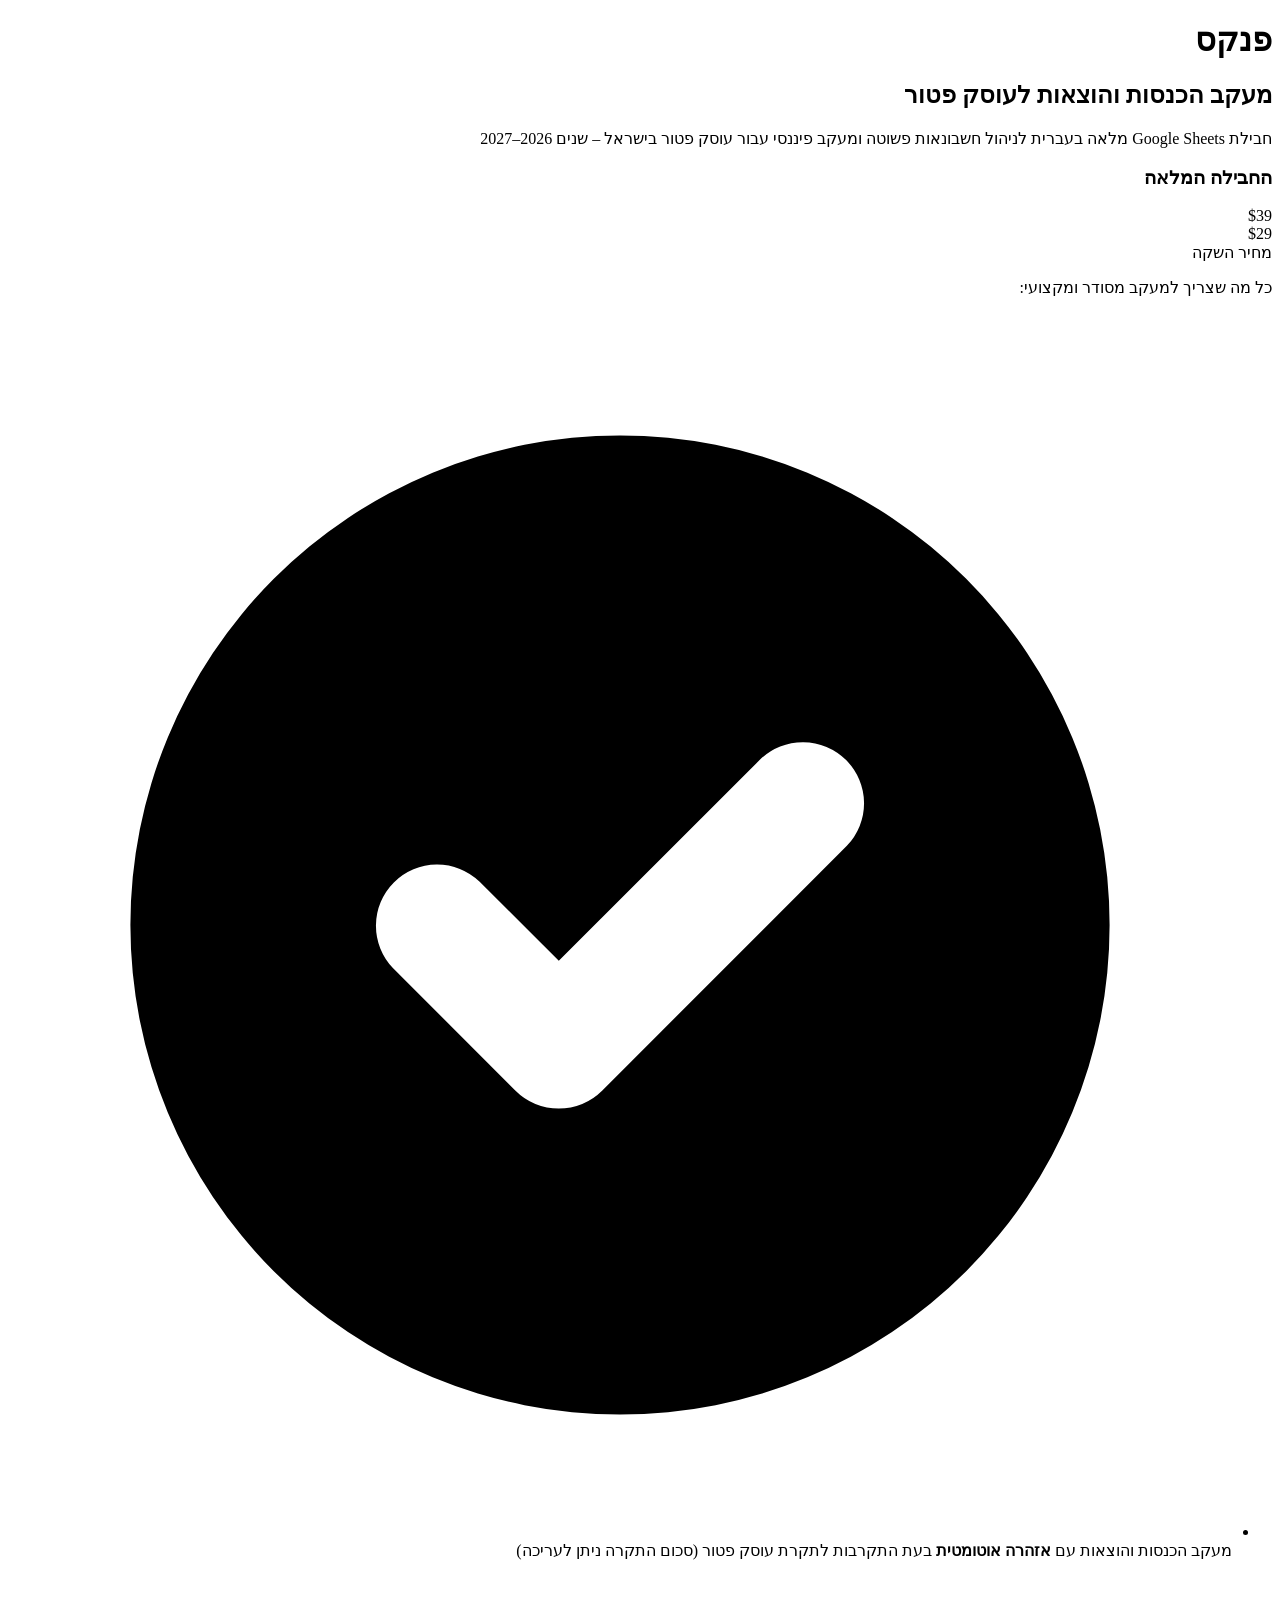
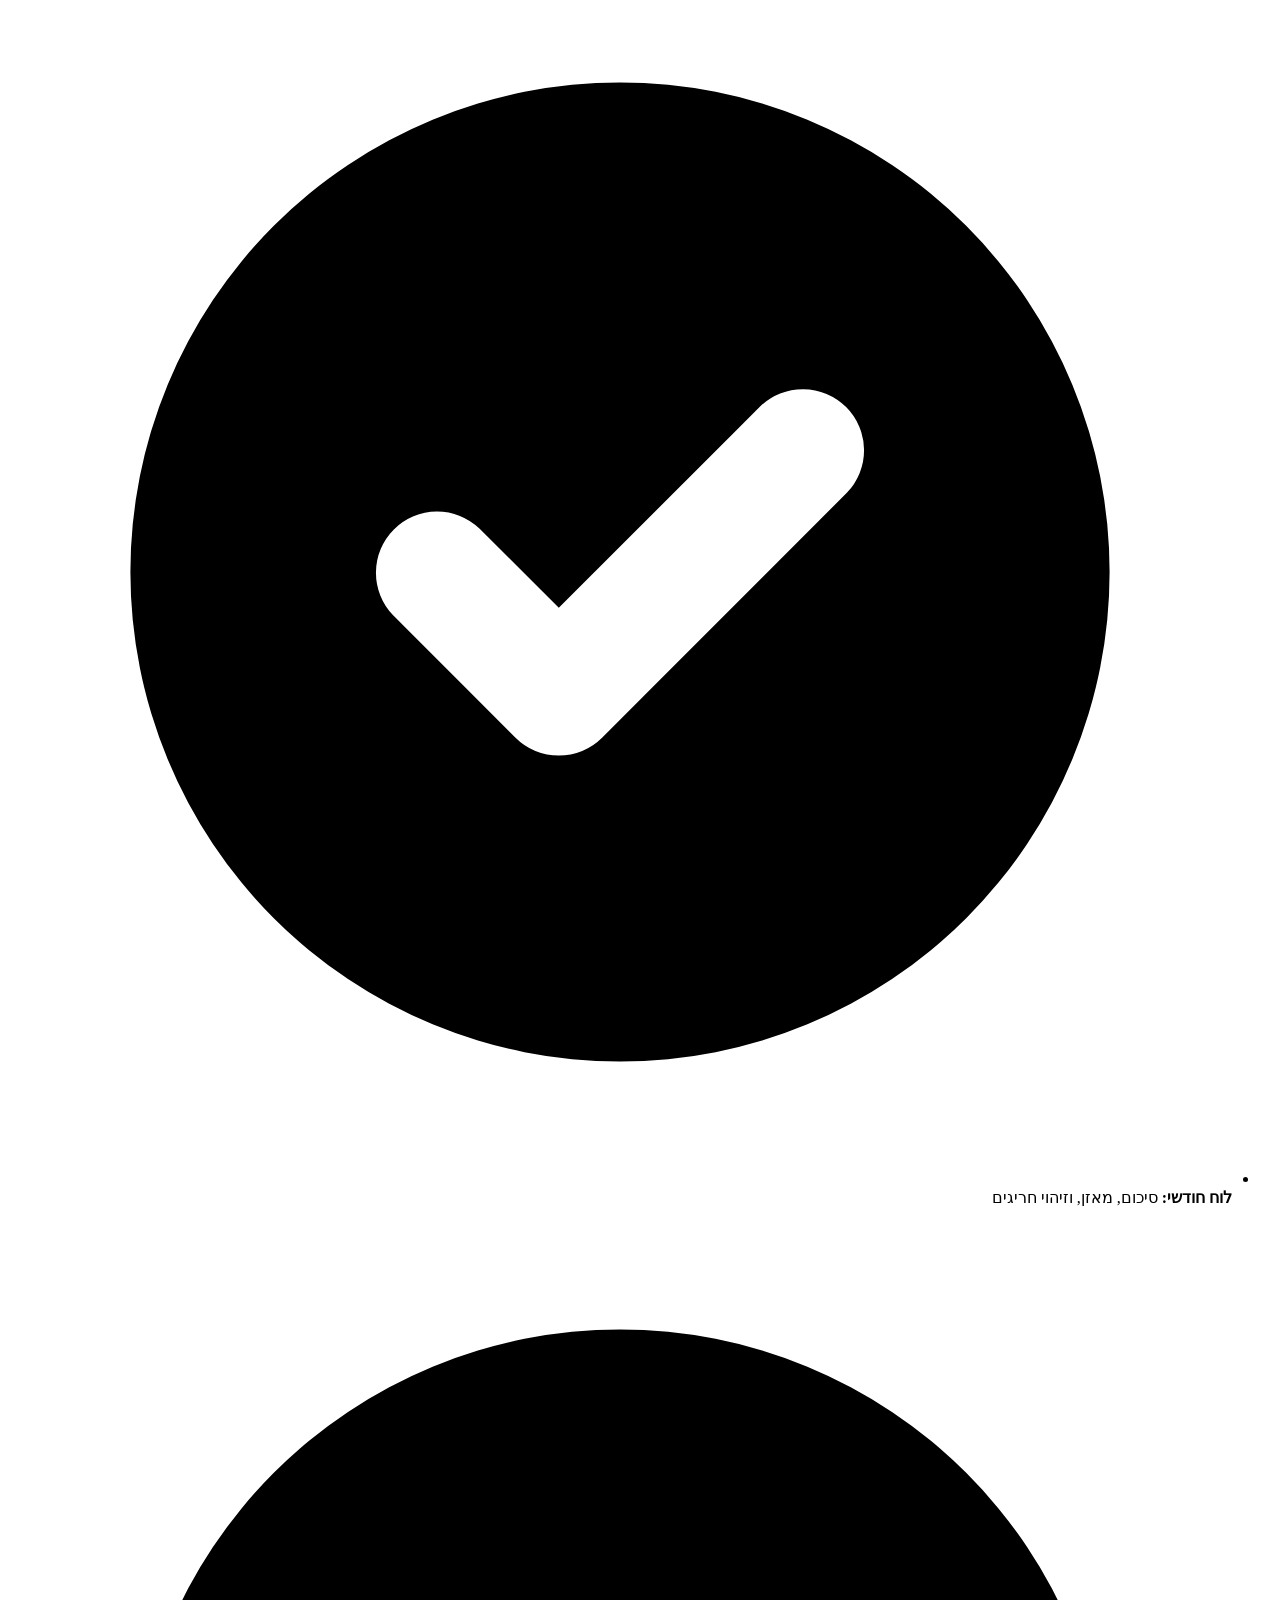
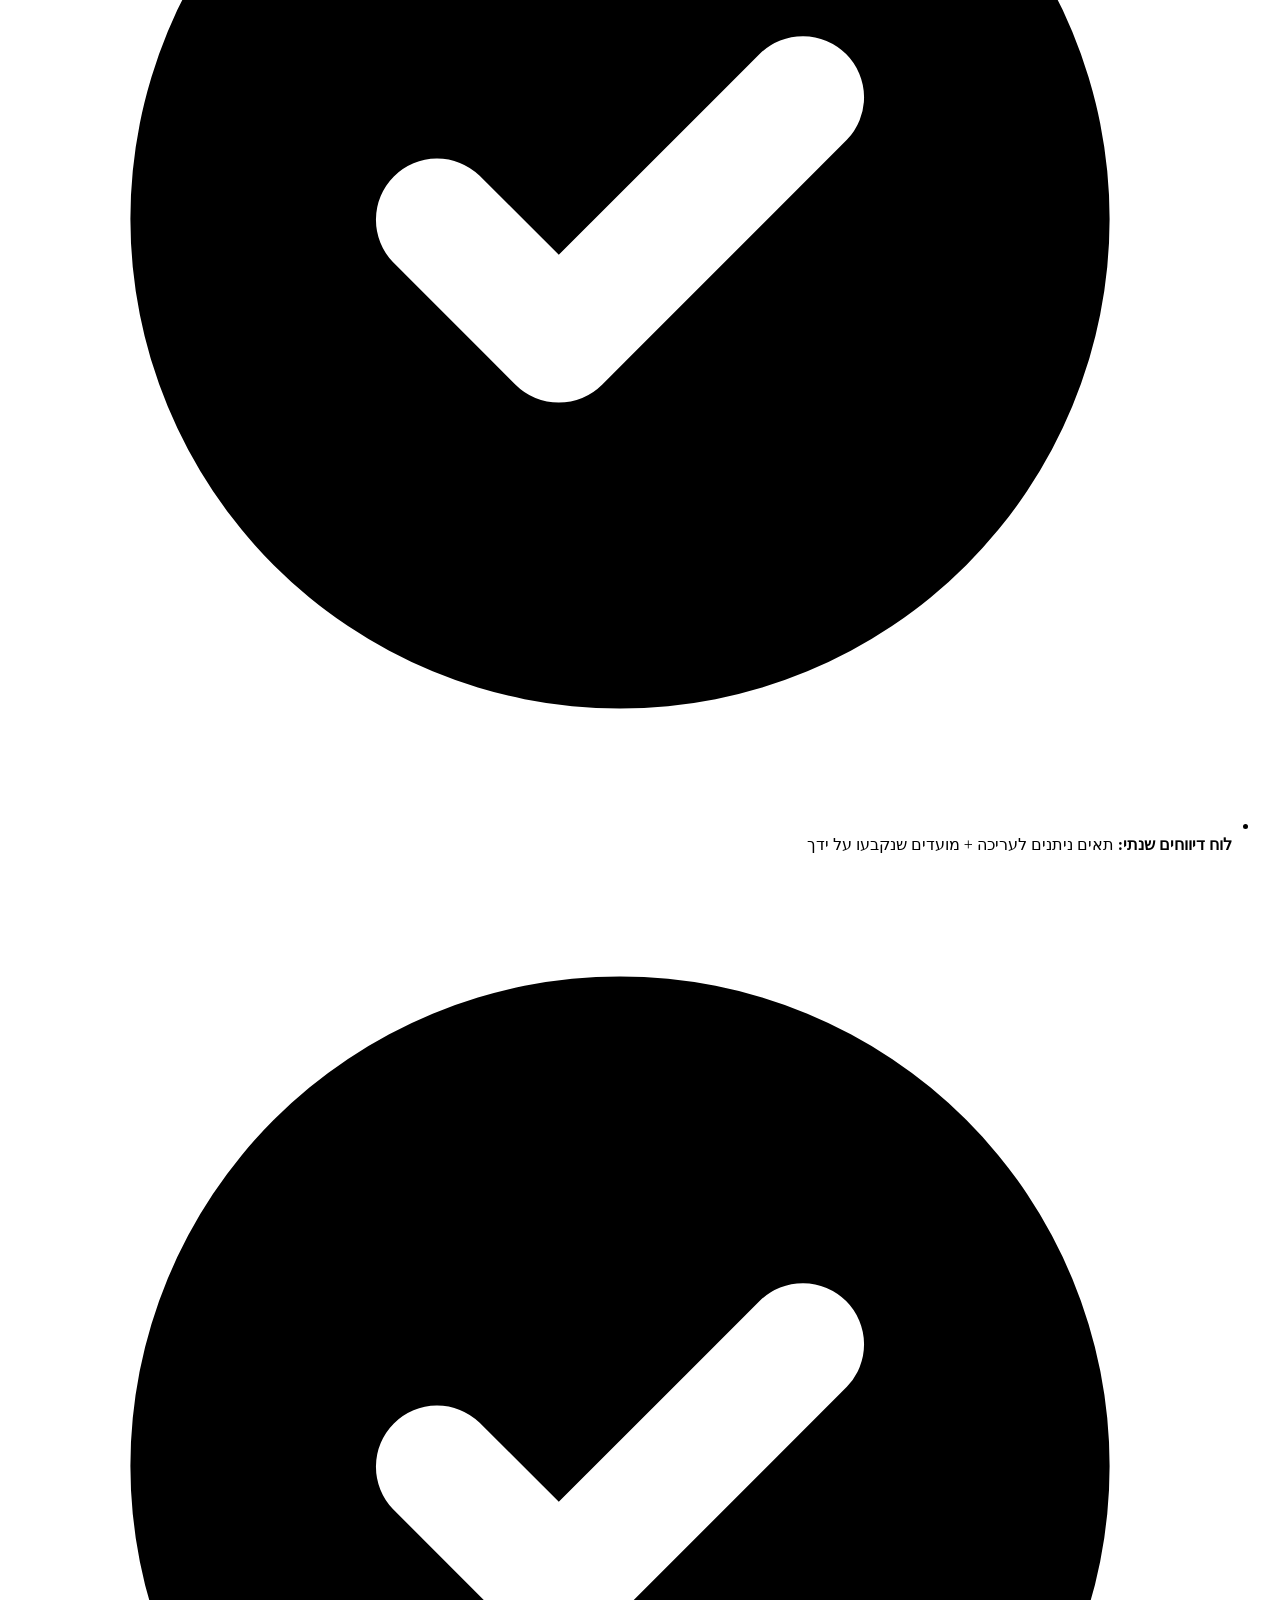
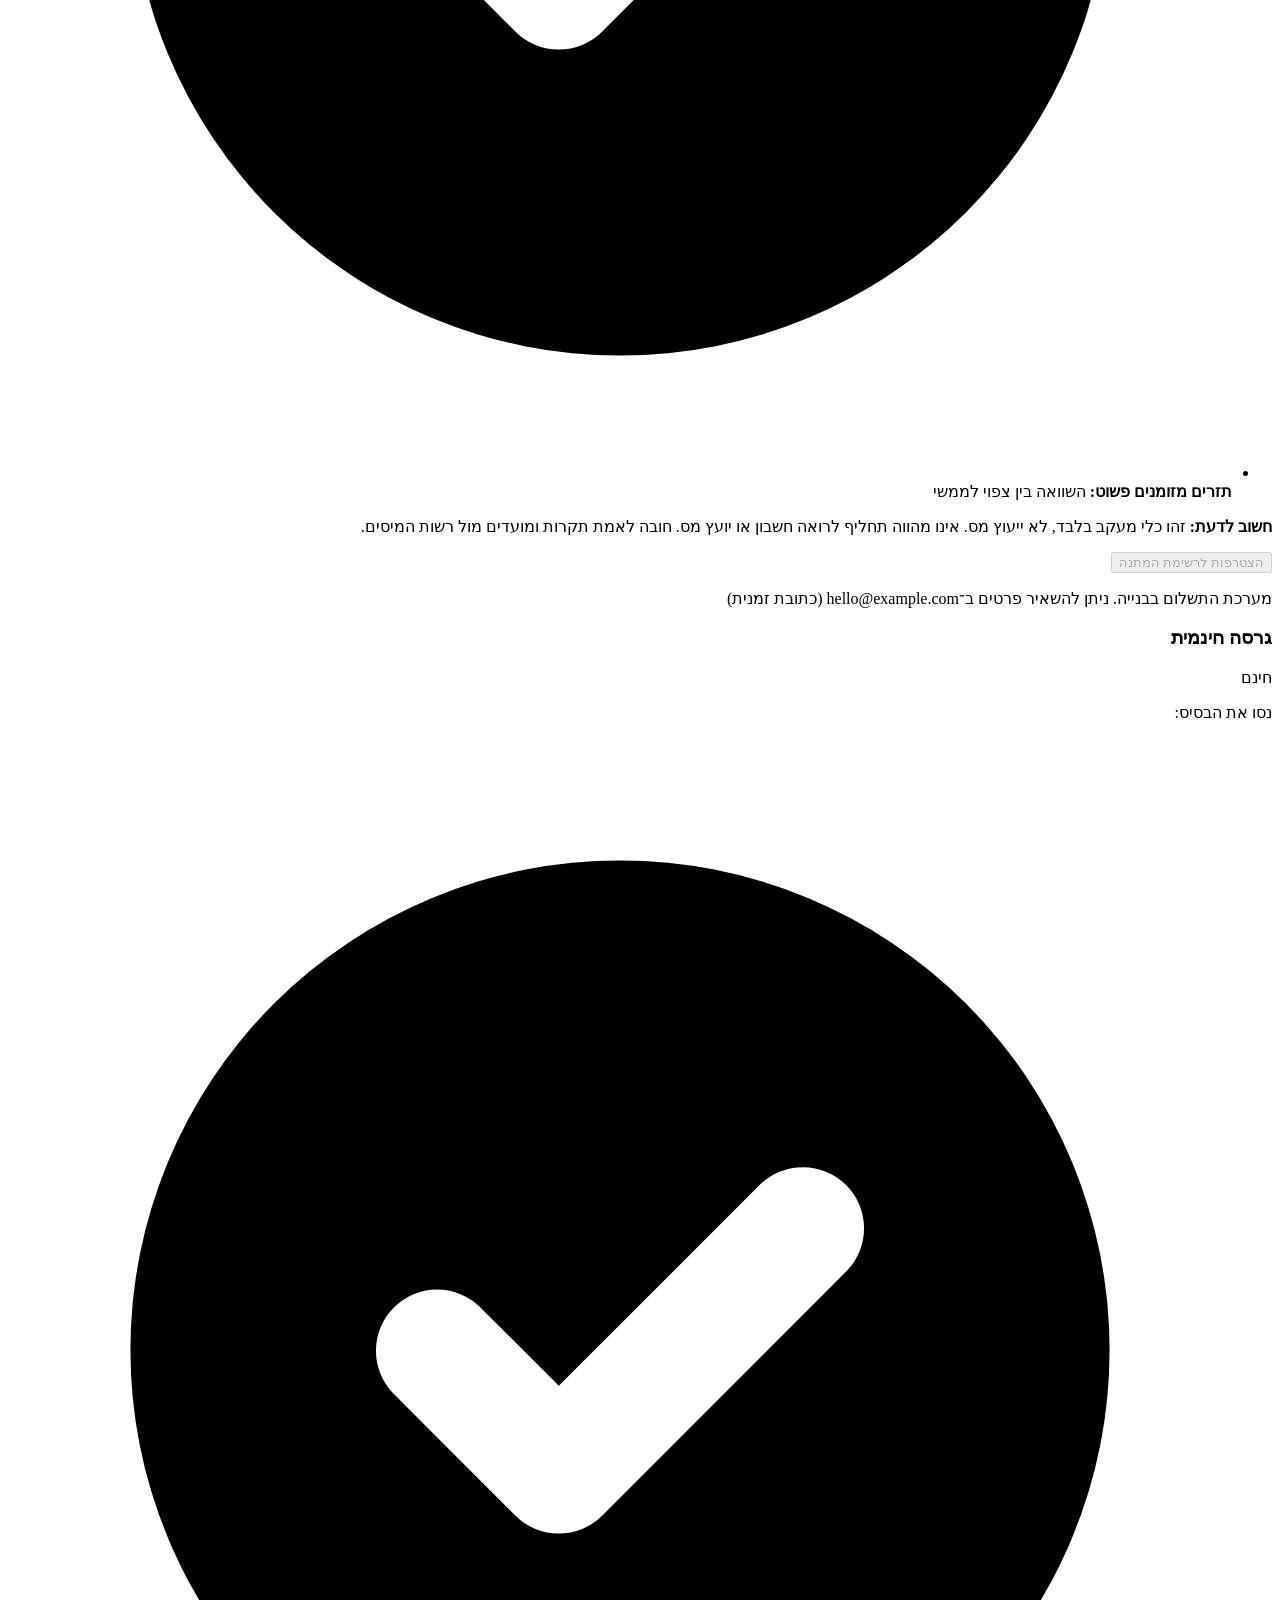
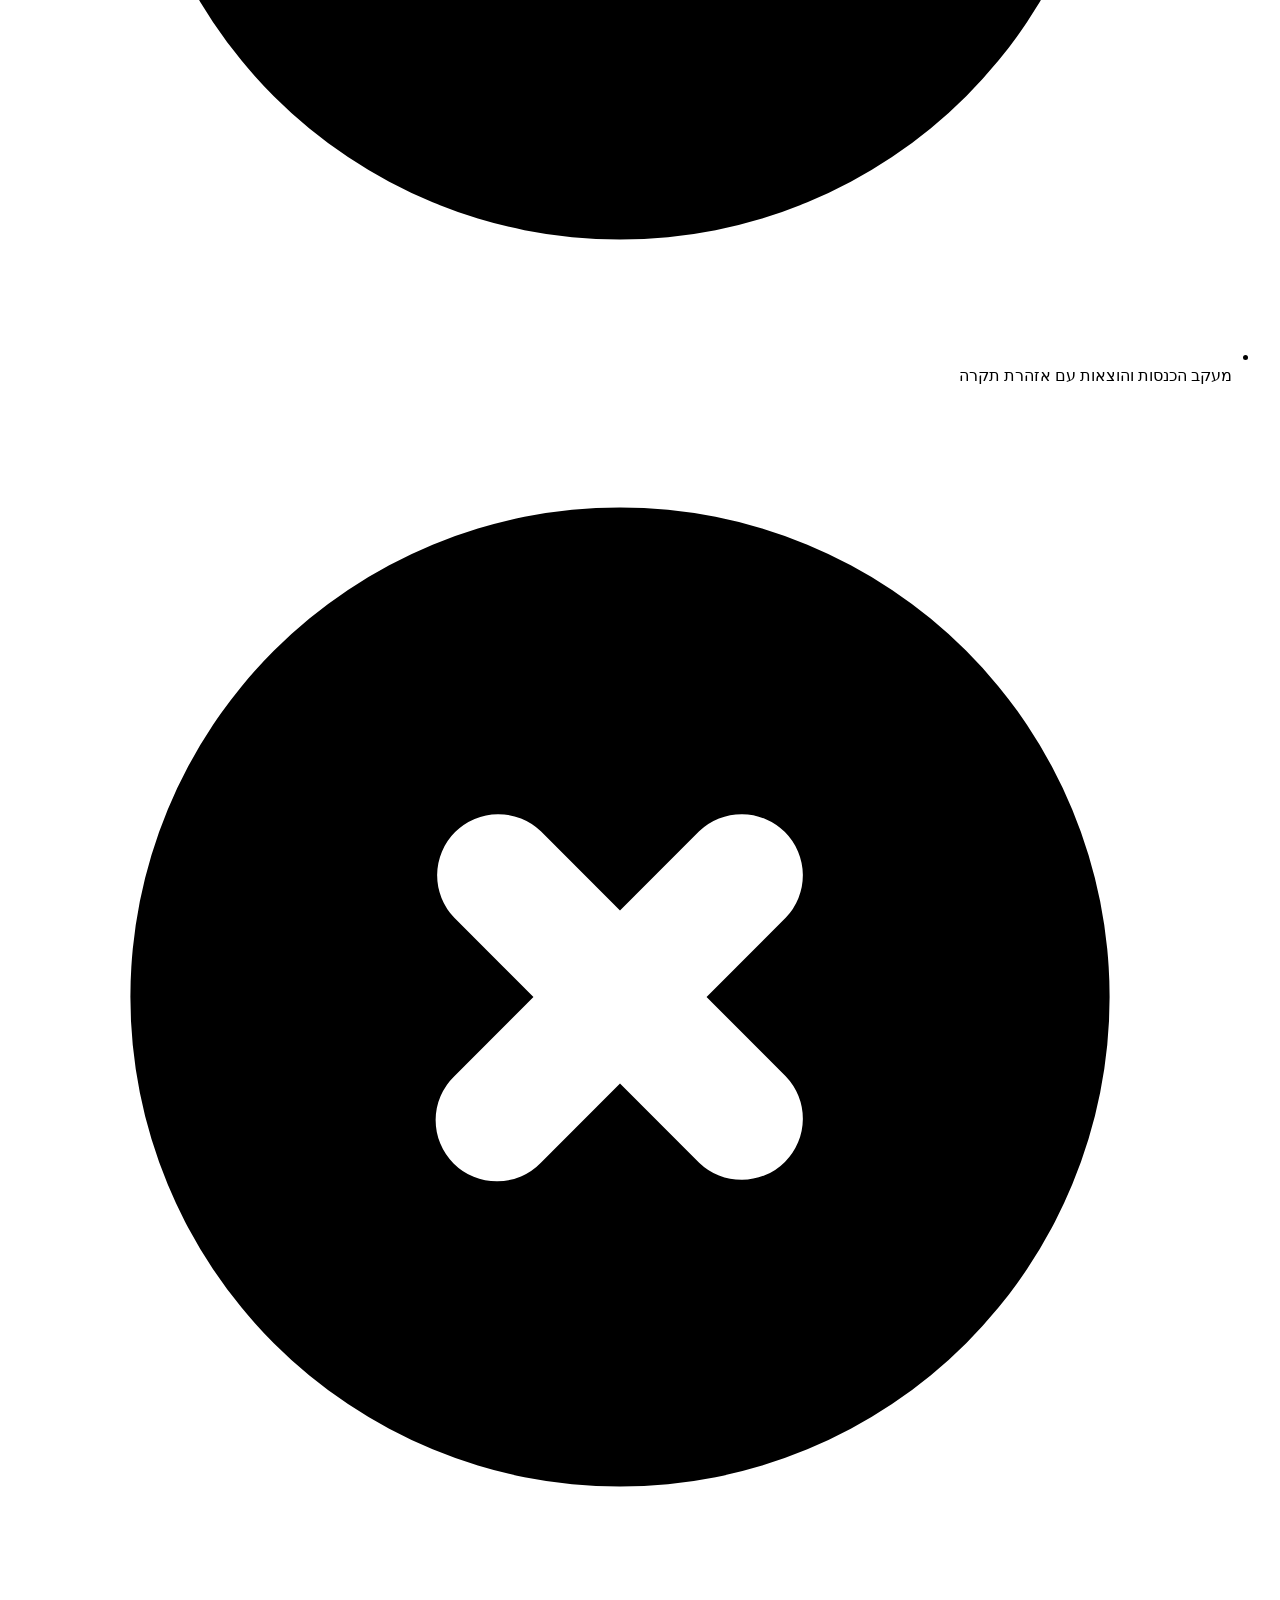
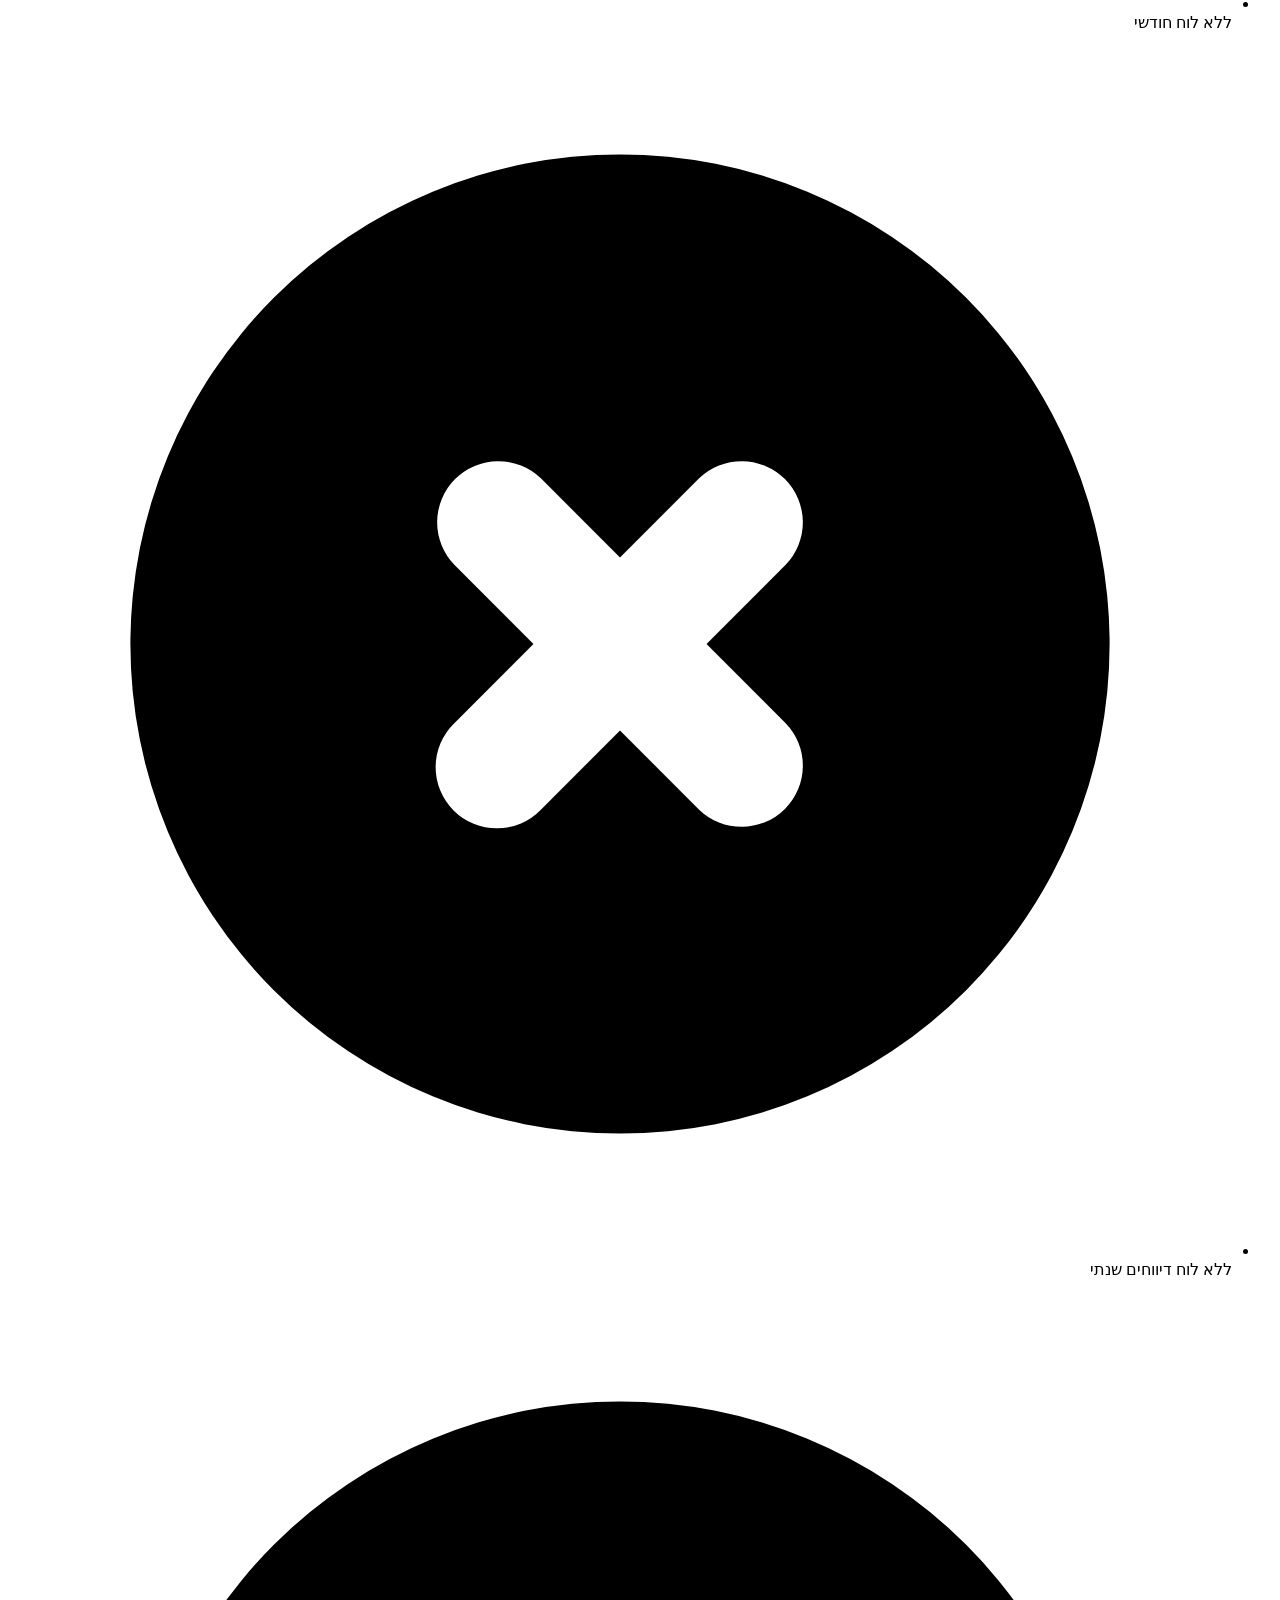
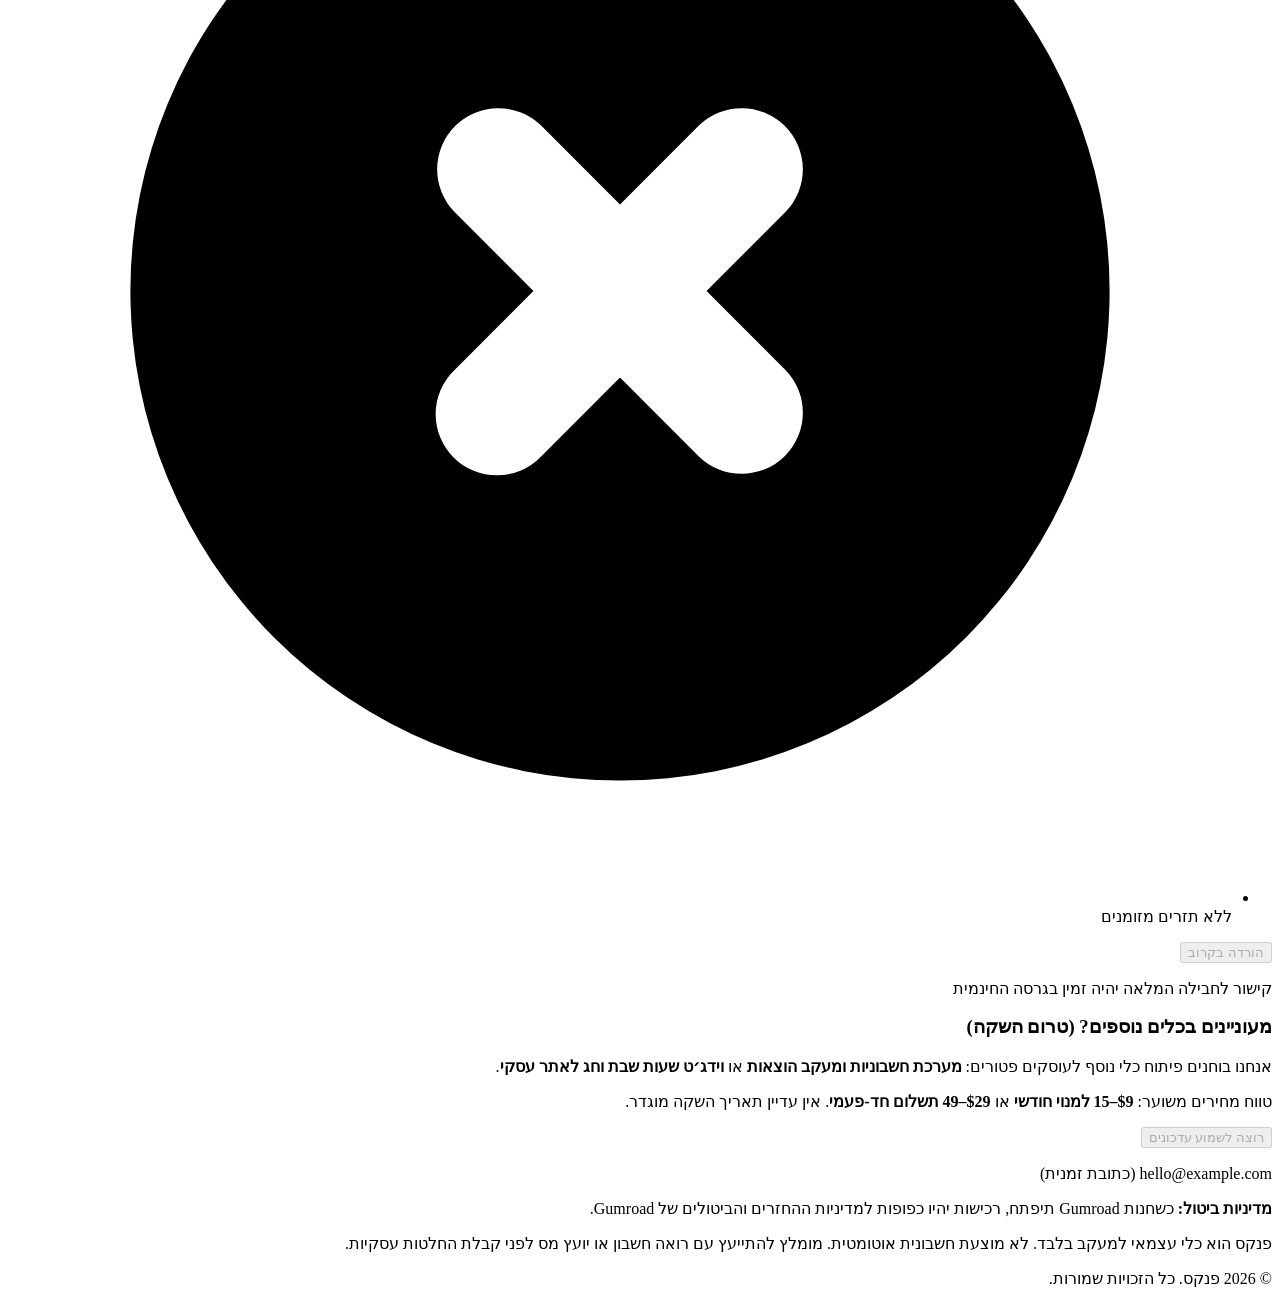
==== index.html @ 4fe08638 "Pinkas landing page" ====
<!DOCTYPE html><html lang="he" dir="rtl" class="h-full antialiased"><head><meta charSet="utf-8"/><meta name="viewport" content="width=device-width, initial-scale=1"/><link rel="stylesheet" href="/_next/static/chunks/3bralgvgzh7wc.css" data-precedence="next"/><link rel="preload" as="script" fetchPriority="low" href="/_next/static/chunks/0j1we3cwg31qe.js"/><script src="/_next/static/chunks/1cuyxw6v18rxx.js" async=""></script><script src="/_next/static/chunks/39_j1bdzreq0m.js" async=""></script><script src="/_next/static/chunks/turbopack-2u1d16houkiyo.js" async=""></script><script src="/_next/static/chunks/3qfy96eoyh-ek.js" async=""></script><title>פנקס – מעקב הכנסות והוצאות לעוסק פטור</title><meta name="description" content="חבילת Google Sheets בעברית למעקב הכנסות והוצאות לעוסק פטור בישראל"/><link rel="icon" href="/favicon.ico?favicon.117ezoe8m31dk.ico" sizes="48x48" type="image/x-icon"/><script src="/_next/static/chunks/0cz1d0mv5g_q7.js" noModule=""></script></head><body class="min-h-full flex flex-col bg-white"><div hidden=""><!--$--><!--/$--></div><div class="flex flex-col min-h-screen"><header class="border-b border-gray-200 bg-white"><div class="max-w-5xl mx-auto px-4 sm:px-6 lg:px-8 py-6"><h1 class="text-3xl font-bold text-gray-900">פנקס</h1></div></header><main class="flex-1"><section class="max-w-5xl mx-auto px-4 sm:px-6 lg:px-8 py-16"><div class="text-center mb-16"><h2 class="text-4xl sm:text-5xl font-bold text-gray-900 mb-6">מעקב הכנסות והוצאות לעוסק פטור</h2><p class="text-xl text-gray-600 max-w-2xl mx-auto">חבילת Google Sheets מלאה בעברית לניהול חשבונאות פשוטה ומעקב פיננסי עבור עוסק פטור בישראל – שנים 2026–2027</p></div><div class="grid md:grid-cols-2 gap-8 mb-16"><div class="border border-gray-200 rounded-lg p-8 bg-white shadow-sm"><div class="flex items-start justify-between mb-4"><h3 class="text-2xl font-bold text-gray-900">החבילה המלאה</h3><div class="text-left"><div class="text-sm text-gray-600 line-through">$39</div><div class="text-3xl font-bold text-blue-600">$29</div><div class="text-sm text-gray-600">מחיר השקה</div></div></div><p class="text-gray-600 mb-6">כל מה שצריך למעקב מסודר ומקצועי:</p><ul class="space-y-3 mb-8"><li class="flex items-start gap-2"><svg class="w-5 h-5 text-green-600 flex-shrink-0 mt-0.5" fill="currentColor" viewBox="0 0 20 20"><path fill-rule="evenodd" d="M10 18a8 8 0 100-16 8 8 0 000 16zm3.707-9.293a1 1 0 00-1.414-1.414L9 10.586 7.707 9.293a1 1 0 00-1.414 1.414l2 2a1 1 0 001.414 0l4-4z" clip-rule="evenodd"></path></svg><span class="text-gray-700">מעקב הכנסות והוצאות עם <strong>אזהרה אוטומטית</strong> בעת התקרבות לתקרת עוסק פטור (סכום התקרה ניתן לעריכה)</span></li><li class="flex items-start gap-2"><svg class="w-5 h-5 text-green-600 flex-shrink-0 mt-0.5" fill="currentColor" viewBox="0 0 20 20"><path fill-rule="evenodd" d="M10 18a8 8 0 100-16 8 8 0 000 16zm3.707-9.293a1 1 0 00-1.414-1.414L9 10.586 7.707 9.293a1 1 0 00-1.414 1.414l2 2a1 1 0 001.414 0l4-4z" clip-rule="evenodd"></path></svg><span class="text-gray-700"><strong>לוח חודשי:</strong> סיכום, מאזן, וזיהוי חריגים</span></li><li class="flex items-start gap-2"><svg class="w-5 h-5 text-green-600 flex-shrink-0 mt-0.5" fill="currentColor" viewBox="0 0 20 20"><path fill-rule="evenodd" d="M10 18a8 8 0 100-16 8 8 0 000 16zm3.707-9.293a1 1 0 00-1.414-1.414L9 10.586 7.707 9.293a1 1 0 00-1.414 1.414l2 2a1 1 0 001.414 0l4-4z" clip-rule="evenodd"></path></svg><span class="text-gray-700"><strong>לוח דיווחים שנתי:</strong> תאים ניתנים לעריכה + מועדים שנקבעו על ידך</span></li><li class="flex items-start gap-2"><svg class="w-5 h-5 text-green-600 flex-shrink-0 mt-0.5" fill="currentColor" viewBox="0 0 20 20"><path fill-rule="evenodd" d="M10 18a8 8 0 100-16 8 8 0 000 16zm3.707-9.293a1 1 0 00-1.414-1.414L9 10.586 7.707 9.293a1 1 0 00-1.414 1.414l2 2a1 1 0 001.414 0l4-4z" clip-rule="evenodd"></path></svg><span class="text-gray-700"><strong>תזרים מזומנים פשוט:</strong> השוואה בין צפוי לממשי</span></li></ul><div class="bg-yellow-50 border border-yellow-200 rounded-lg p-4 mb-6"><p class="text-sm text-gray-700"><strong>חשוב לדעת:</strong> זהו כלי מעקב בלבד, לא ייעוץ מס. אינו מהווה תחליף לרואה חשבון או יועץ מס. חובה לאמת תקרות ומועדים מול רשות המיסים.</p></div><button type="button" class="w-full bg-blue-600 hover:bg-blue-700 text-white font-semibold py-3 px-6 rounded-lg transition-colors" disabled="">הצטרפות לרשימת המתנה</button><p class="text-sm text-gray-500 text-center mt-3">מערכת התשלום בבנייה. ניתן להשאיר פרטים ב־hello@example.com (כתובת זמנית)</p></div><div class="border border-gray-200 rounded-lg p-8 bg-gray-50"><div class="flex items-start justify-between mb-4"><h3 class="text-2xl font-bold text-gray-900">גרסה חינמית</h3><div class="text-3xl font-bold text-gray-900">חינם</div></div><p class="text-gray-600 mb-6">נסו את הבסיס:</p><ul class="space-y-3 mb-8"><li class="flex items-start gap-2"><svg class="w-5 h-5 text-green-600 flex-shrink-0 mt-0.5" fill="currentColor" viewBox="0 0 20 20"><path fill-rule="evenodd" d="M10 18a8 8 0 100-16 8 8 0 000 16zm3.707-9.293a1 1 0 00-1.414-1.414L9 10.586 7.707 9.293a1 1 0 00-1.414 1.414l2 2a1 1 0 001.414 0l4-4z" clip-rule="evenodd"></path></svg><span class="text-gray-700">מעקב הכנסות והוצאות עם אזהרת תקרה</span></li><li class="flex items-start gap-2"><svg class="w-5 h-5 text-gray-400 flex-shrink-0 mt-0.5" fill="currentColor" viewBox="0 0 20 20"><path fill-rule="evenodd" d="M10 18a8 8 0 100-16 8 8 0 000 16zM8.707 7.293a1 1 0 00-1.414 1.414L8.586 10l-1.293 1.293a1 1 0 101.414 1.414L10 11.414l1.293 1.293a1 1 0 001.414-1.414L11.414 10l1.293-1.293a1 1 0 00-1.414-1.414L10 8.586 8.707 7.293z" clip-rule="evenodd"></path></svg><span class="text-gray-500">ללא לוח חודשי</span></li><li class="flex items-start gap-2"><svg class="w-5 h-5 text-gray-400 flex-shrink-0 mt-0.5" fill="currentColor" viewBox="0 0 20 20"><path fill-rule="evenodd" d="M10 18a8 8 0 100-16 8 8 0 000 16zM8.707 7.293a1 1 0 00-1.414 1.414L8.586 10l-1.293 1.293a1 1 0 101.414 1.414L10 11.414l1.293 1.293a1 1 0 001.414-1.414L11.414 10l1.293-1.293a1 1 0 00-1.414-1.414L10 8.586 8.707 7.293z" clip-rule="evenodd"></path></svg><span class="text-gray-500">ללא לוח דיווחים שנתי</span></li><li class="flex items-start gap-2"><svg class="w-5 h-5 text-gray-400 flex-shrink-0 mt-0.5" fill="currentColor" viewBox="0 0 20 20"><path fill-rule="evenodd" d="M10 18a8 8 0 100-16 8 8 0 000 16zM8.707 7.293a1 1 0 00-1.414 1.414L8.586 10l-1.293 1.293a1 1 0 101.414 1.414L10 11.414l1.293 1.293a1 1 0 001.414-1.414L11.414 10l1.293-1.293a1 1 0 00-1.414-1.414L10 8.586 8.707 7.293z" clip-rule="evenodd"></path></svg><span class="text-gray-500">ללא תזרים מזומנים</span></li></ul><button type="button" class="w-full bg-gray-300 hover:bg-gray-400 text-gray-700 font-semibold py-3 px-6 rounded-lg transition-colors" disabled="">הורדה בקרוב</button><p class="text-sm text-gray-500 text-center mt-3">קישור לחבילה המלאה יהיה זמין בגרסה החינמית</p></div></div><div class="border border-gray-200 rounded-lg p-8 bg-blue-50 mb-16"><h3 class="text-xl font-bold text-gray-900 mb-4">מעוניינים בכלים נוספים? (טרום השקה)</h3><p class="text-gray-700 mb-4">אנחנו בוחנים פיתוח כלי נוסף לעוסקים פטורים: <strong>מערכת חשבוניות ומעקב הוצאות</strong> או <strong>וידג׳ט שעות שבת וחג לאתר עסקי</strong>.</p><p class="text-gray-700 mb-6">טווח מחירים משוער: <strong>$9–15 למנוי חודשי</strong> או <strong>$29–49 תשלום חד-פעמי</strong>. אין עדיין תאריך השקה מוגדר.</p><button type="button" class="bg-blue-600 hover:bg-blue-700 text-white font-semibold py-3 px-8 rounded-lg transition-colors" disabled="">רוצה לשמוע עדכונים</button><p class="text-sm text-gray-600 mt-3">hello@example.com (כתובת זמנית)</p></div><div class="text-center text-sm text-gray-600 max-w-2xl mx-auto"><p class="mb-2"><strong>מדיניות ביטול:</strong> כשחנות Gumroad תיפתח, רכישות יהיו כפופות למדיניות ההחזרים והביטולים של Gumroad.</p><p class="text-xs text-gray-500">פנקס הוא כלי עצמאי למעקב בלבד. לא מוצעת חשבונית אוטומטית. מומלץ להתייעץ עם רואה חשבון או יועץ מס לפני קבלת החלטות עסקיות.</p></div></section></main><footer class="border-t border-gray-200 bg-gray-50"><div class="max-w-5xl mx-auto px-4 sm:px-6 lg:px-8 py-8"><p class="text-center text-gray-600">© 2026 פנקס. כל הזכויות שמורות.</p></div></footer></div><!--$--><!--/$--><script id="_R_">(globalThis["TURBOPACK"] || (globalThis["TURBOPACK"] = [])).push({"otherChunks":["static/chunks/0j1we3cwg31qe.js","static/chunks/1cuyxw6v18rxx.js","static/chunks/39_j1bdzreq0m.js"],"runtimeModuleIds":[94553]});</script><script src="/_next/static/chunks/0j1we3cwg31qe.js" async=""></script><script>(self.__next_f=self.__next_f||[]).push([0])</script><script>self.__next_f.push([1,"1:\"$Sreact.fragment\"\n2:\"/_next/static/chunks/3qfy96eoyh-ek.js\"\n3:I[39756,[\"$2\"],\"default\"]\n4:I[37457,[\"$2\"],\"default\"]\n11:\"ViewportBoundary\"\n12:I[97367,[\"$2\"],\"$11\"]\n14:\"MetadataBoundary\"\n15:I[97367,[\"$2\"],\"$14\"]\n16:\"$Sreact.suspense\"\n18:I[68027,[\"$2\"],\"default\",1]\n:HL[\"/_next/static/chunks/3bralgvgzh7wc.css\",\"style\"]\n5:[[\"children\",{\"s\":\"__PAGE__\",\"h\":512,\"d\":{\"r\":[\"$\",\"$1\",\"c\",{\"children\":[[\"$\",\"div\",null,{\"className\":\"flex flex-col min-h-screen\",\"children\":[[\"$\",\"header\",null,{\"className\":\"border-b border-gray-200 bg-white\",\"children\":[\"$\",\"div\",null,{\"className\":\"max-w-5xl mx-auto px-4 sm:px-6 lg:px-8 py-6\",\"children\":[\"$\",\"h1\",null,{\"className\":\"text-3xl font-bold text-gray-900\",\"children\":\"פנקס\"}]}]}],[\"$\",\"main\",null,{\"className\":\"flex-1\",\"children\":[\"$\",\"section\",null,{\"className\":\"max-w-5xl mx-auto px-4 sm:px-6 lg:px-8 py-16\",\"children\":[[\"$\",\"div\",null,{\"className\":\"text-center mb-16\",\"children\":[[\"$\",\"h2\",null,{\"className\":\"text-4xl sm:text-5xl font-bold text-gray-900 mb-6\",\"children\":\"מעקב הכנסות והוצאות לעוסק פטור\"}],[\"$\",\"p\",null,{\"className\":\"text-xl text-gray-600 max-w-2xl mx-auto\",\"children\":\"חבילת Google Sheets מלאה בעברית לניהול חשבונאות פשוטה ומעקב פיננסי עבור עוסק פטור בישראל – שנים 2026–2027\"}]]}],[\"$\",\"div\",null,{\"className\":\"grid md:grid-cols-2 gap-8 mb-16\",\"children\":[[\"$\",\"div\",null,{\"className\":\"border border-gray-200 rounded-lg p-8 bg-white shadow-sm\",\"children\":[[\"$\",\"div\",null,{\"className\":\"flex items-start justify-between mb-4\",\"children\":[[\"$\",\"h3\",null,{\"className\":\"text-2xl font-bold text-gray-900\",\"children\":\"החבילה המלאה\"}],[\"$\",\"div\",null,{\"className\":\"text-left\",\"children\":[[\"$\",\"div\",null,{\"className\":\"text-sm text-gray-600 line-through\",\"children\":\"$$39\"}],[\"$\",\"div\",null,{\"className\":\"text-3xl font-bold text-blue-600\",\"children\":\"$$29\"}],[\"$\",\"div\",null,{\"className\":\"text-sm text-gray-600\",\"children\":\"מחיר השקה\"}]]}]]}],[\"$\",\"p\",null,{\"className\":\"text-gray-600 mb-6\",\"children\":\"כל מה שצריך למעקב מסודר ומקצועי:\"}],[\"$\",\"ul\",null,{\"className\":\"space-y-3 mb-8\",\"children\":[[\"$\",\"li\",null,{\"className\":\"flex items-start gap-2\",\"children\":[[\"$\",\"svg\",null,{\"className\":\"w-5 h-5 text-green-600 flex-shrink-0 mt-0.5\",\"fill\":\"currentColor\",\"viewBox\":\"0 0 20 20\",\"children\":[\"$\",\"path\",null,{\"fillRule\":\"evenodd\",\"d\":\"M10 18a8 8 0 100-16 8 8 0 000 16zm3.707-9.293a1 1 0 00-1.414-1.414L9 10.586 7.707 9.293a1 1 0 00-1.414 1.414l2 2a1 1 0 001.414 0l4-4z\",\"clipRule\":\"evenodd\"}]}],[\"$\",\"span\",null,{\"className\":\"text-gray-700\",\"children\":[\"מעקב הכנסות והוצאות עם \",[\"$\",\"strong\",null,{\"children\":\"אזהרה אוטומטית\"}],\" בעת התקרבות לתקרת עוסק פטור (סכום התקרה ניתן לעריכה)\"]}]]}],[\"$\",\"li\",null,{\"className\":\"flex items-start gap-2\",\"children\":[[\"$\",\"svg\",null,{\"className\":\"w-5 h-5 text-green-600 flex-shrink-0 mt-0.5\",\"fill\":\"currentColor\",\"viewBox\":\"0 0 20 20\",\"children\":[\"$\",\"path\",null,{\"fillRule\":\"evenodd\",\"d\":\"M10 18a8 8 0 100-16 8 8 0 000 16zm3.707-9.293a1 1 0 00-1.414-1.414L9 10.586 7.707 9.293a1 1 0 00-1.414 1.414l2 2a1 1 0 001.414 0l4-4z\",\"clipRule\":\"evenodd\"}]}],\"$L6\"]}],\"$L7\",\"$L8\"]}],\"$L9\",\"$La\",\"$Lb\"]}],\"$Lc\"]}],\"$Ld\",\"$Le\"]}]}],\"$Lf\"]}],null,\"$L10\"]}],\"p\":false,\"v\":null}}]]\n0:{\"P\":null,\"c\":[\"\",\"\"],\"q\":\"\",\"i\":false,\"t\":{\"t\":{\"s\":\"\",\"h\":528,\"d\":{\"r\":[\"$\",\"$1\",\"c\",{\"children\":[[[\"$\",\"link\",\"0\",{\"rel\":\"stylesheet\",\"href\":\"/_next/static/chunks/3bralgvgzh7wc.css\",\"precedence\":\"next\",\"crossOrigin\":\"$undefined\",\"nonce\":\"$undefined\"}],[\"$\",\"script\",\"script-0\",{\"src\":\"/_next/static/chunks/3qfy96eoyh-ek.js\",\"async\":true,\"nonce\":\"$undefined\"}]],[\"$\",\"html\",null,{\"lang\":\"he\",\"dir\":\"rtl\",\"className\":\"h-full antialiased\",\"children\":[\"$\",\"body\",null,{\"className\":\"min-h-full flex flex-col bg-white\",\"children\":[\"$\",\"$L3\",null,{\"parallelRouterKey\":\"children\",\"error\":\"$undefined\",\"errorStyles\":\"$undefined\",\"errorScripts\":\"$undefined\",\"template\":[\"$\",\"$L4\",null,{}],\"templateStyles\":\"$undefined\",\"templateScripts\":\"$undefined\",\"notFound\":[[[\"$\",\"title\",null,{\"children\":\"404: This page could not be found.\"}],[\"$\",\"div\",null,{\"style\":{\"fontFamily\":\"system-ui,\\\"Segoe UI\\\",Roboto,Helvetica,Arial,sans-serif,\\\"Apple Color Emoji\\\",\\\"Segoe UI Emoji\\\"\",\"height\":\"100vh\",\"textAlign\":\"center\",\"display\":\"flex\",\"flexDirection\":\"column\",\"alignItems\":\"center\",\"justifyContent\":\"center\"},\"children\":[\"$\",\"div\",null,{\"children\":[[\"$\",\"style\",null,{\"dangerouslySetInnerHTML\":{\"__html\":\"body{color:#000;background:#fff;margin:0}.next-error-h1{border-right:1px solid rgba(0,0,0,.3)}@media (prefers-color-scheme:dark){body{color:#fff;background:#000}.next-error-h1{border-right:1px solid rgba(255,255,255,.3)}}\"}}],[\"$\",\"h1\",null,{\"className\":\"next-error-h1\",\"style\":{\"display\":\"inline-block\",\"margin\":\"0 20px 0 0\",\"padding\":\"0 23px 0 0\",\"fontSize\":24,\"fontWeight\":500,\"verticalAlign\":\"top\",\"lineHeight\":\"49px\"},\"children\":404}],[\"$\",\"div\",null,{\"style\":{\"display\":\"inline-block\"},\"children\":[\"$\",\"h2\",null,{\"style\":{\"fontSize\":14,\"fontWeight\":400,\"lineHeight\":\"49px\",\"margin\":0},\"children\":\"This page could not be found.\"}]}]]}]}]],[]],\"forbidden\":\"$undefined\",\"unauthorized\":\"$undefined\"}]}]}]]}],\"p\":false,\"v\":null},\"c\":\"$Q5\"},\"h\":{\"r\":[\"$\",\"$1\",\"h\",{\"children\":[null,[\"$\",\"$L12\",null,{\"children\":\"$L13\"}],[\"$\",\"$L15\",null,{\"children\":[[\"$\",\"div\",null,{\"hidden\":true,\"children\":[\"$\",\"$16\",null,{\"name\":\"Next.Metadata\",\"children\":\"$L17\"}]}],null]}],null]}],\"p\":false,\"v\":null}},\"m\":\"$undefined\",\"G\":[\"$18\",[[\"$\",\"link\",\"0\",{\"rel\":\"stylesheet\",\"href\":\"/_next/static/chunks/3bralgvgzh7wc.css\",\"precedence\":\"next\",\"crossOrigin\":\"$undefined\",\"nonce\":\"$undefined\"}]]],\"S\":true,\"r\":\"$undefined\",\"s\":\"$undefined\",\"a\":\"$undefined\",\"l\":\"$undefined\",\"p\":\"$undefined\",\"d\":\"$undefined\",\"b\":\"4MaNw-0ocN1RfxV4ujW66\"}\n19:I[97367,[\"$2\"],\"OutletBoundary\"]\n6:[\"$\",\"span\",null,{\"className\":\"text-gray-700\",\"children\":[[\"$\",\"strong\",null,{\"children\":\"לוח חודשי:\"}],\" סיכום, מאזן, וזיהוי חריגים\"]}]\n7:[\"$\",\"li\",null,{\"className\":\"flex items-start gap-2\",\"children\":[[\"$\",\"svg\",null,{\"className\":\"w-5 h-5 text-green-600 flex-shrink-0 mt-0.5\",\"fill\":\"currentColor\",\"viewBox\":\"0 0 20 20\",\"children\":[\"$\",\"path\",null,{\"fillRule\":\"evenodd\",\"d\":\"M10 18a8 8 0 100-16 8 8 0 000 16zm3.707-9.293a1 1 0 00-1.414-1.414L9 10.586 7.707 9.293a1 1 0 00-1.414 1.414l2 2a1 1 0 001.414 0l4-4z\",\"clipRule\":\"evenodd\"}]}],[\"$\",\"span\",null,{\"className\":\"text-gray-700\",\"children\":[[\"$\",\"strong\",null,{\"children\":\"לוח דיווחים שנתי:\"}],\" תאים ניתנים לעריכה + מועדים שנקבעו על ידך\"]}]]}]\n8:[\"$\",\"li\",null,{\"className\":\"flex items-start gap-2\",\"children\":[[\"$\",\"svg\",null,{\"className\":\"w-5 h-5 text-green-600 flex-shrink-0 mt-0.5\",\"fill\":\"currentColor\",\"viewBox\":\"0 0 20 20\",\"children\":[\"$\",\"path\",null,{\"fillRule\":\"evenodd\",\"d\":\"M10 18a8 8 0 100-16 8 8 0 000 16zm3.707-9.293a1 1 0 00-1.414-1.414L9 10.586 7.707 9.293a1 1 0 00-1.414 1.414l2 2a1 1 0 001.414 0l4-4z\",\"clipRule\":\"evenodd\"}]}],[\"$\",\"span\",null,{\"className\":\"text-gray-700\",\"children\":[[\"$\",\"strong\",null,{\"children\":\"תזרים מזומנים פשוט:\"}],\" השוואה בין צפוי לממשי\"]}]]}]\n9:[\"$\",\"div\",null,{\"className\":\"bg-yellow-50 border border-yellow-200 rounded-lg p-4 mb-6\",\"children\":[\"$\",\"p\",null,{\"className\":\"text-sm text-gray-700\",\"children\":[[\"$\",\"strong\",null,{\"children\":\"חשוב לדעת:\"}],\" זהו כלי מעקב בלבד, לא ייעוץ מס. אינו מהווה תחליף לרואה חשבון או יועץ מס. חובה לאמת תקרות ומועדים מול רשות המיסים.\"]}]}]\na:[\"$\",\"button\",null,{\"type\":\"button\",\"className\":\"w-full bg-blue-600 hover:bg-blue-700 text-white font-semibold py-3 px-6 rounded-lg transition-colors\",\"disabled\":true,\"children\":\"הצטרפות לרשימת המתנה\"}]\nb:[\"$\",\"p\",null,{\"className\":\"text-sm text-gray-500 text-center mt-3\",\"children\":\"מערכת התשלום בבנייה. ניתן להשאיר פרטים ב־hello@example.com (כתובת זמנית)\"}]\nc:[\"$\",\"div\",null,{\"className\":\"border border-gray-200 rounded-lg p-8 bg-gray-50\",\"children\":[[\"$\",\"div\",null,{\"className\":\"flex items-start justify-between mb-4\",\"children\":[[\"$\",\"h3\",null,{\"className\":\"text-2xl font-bold text-gray-900\",\"children\":\"גרסה חינמית\"}],[\"$\",\"div\",null,{\"className\":\"text-3xl font-bold text-gray-900\",\"children\":\"חינם\"}]]}],[\"$\",\"p\",null,{\"className\":\"text-gray-600 mb-6\",\"children\":\"נסו את הבסיס:\"}],[\"$\",\"ul\",null,{\"className\":\"space-y-3 mb-8\",\"children\":[[\"$\",\"li\",null,{\"className\":\"flex items-start gap-2\",\"children\":[[\"$\",\"svg\",null,{\"className\":\"w-5 h-5 text-green-600 flex-shrink-0 mt-0.5\",\"fill\":\"currentColor\",\"viewBox\":\"0 0 20 20\",\"children\":[\"$\",\"path\",null,{\"fillRule\":\"evenodd\",\"d\":\"M10 18a8 8 0 100-16 8 8 0 000 16zm3.707-9.293a1 1 0 00-1.414-1.414L9 10.586 7.707 9.293a1 1 0 00-1.414 1.414l2 2a1 1 0 001.414 0l4-4z\",\"clipRule\":\"evenodd\"}]}],[\"$\",\"span\",null,{\"className\":\"text-gray-700\",\"children\":\"מעקב הכנסות והוצאות עם אזהרת תקרה\"}]]}],[\"$\",\"li\",null,{\"className\":\"flex items-start gap-2\",\"children\":[[\"$\",\"svg\",null,{\"className\":\"w-5 h-5 text-gray-400 flex-shrink-0 mt-0.5\",\"fill\":\"currentColor\",\"viewBox\":\"0 0 20 20\",\"children\":[\"$\",\"path\",null,{\"fillRule\":\"evenodd\",\"d\":\"M10 18a8 8 0 100-16 8 8 0 000 16zM8.707 7.293a1 1 0 00-1.414 1.414L8.586 10l-1.293 1.293a1 1 0 101.414 1.414L10 11.414l1.293 1.293a1 1 0 001.414-1.414L11.414 10l1.293-1.293a1 1 0 00-1.414-1.414L10 8.586 8.707 7.293z\",\"clipRule\":\"evenodd\"}]}],[\"$\",\"span\",null,{\"className\":\"text-gray-500\",\"children\":\"ללא לוח חודשי\"}]]}],[\"$\",\"li\",null,{\"className\":\"flex items-start gap-2\",\"children\":[[\"$\",\"svg\",null,{\"className\":\"w-5 h-5 text-gray-400 flex-shrink-0 mt-0.5\",\"fill\":\"currentColor\",\"viewBox\":\"0 0 20 20\",\"children\":[\"$\",\"path\",null,{\"fillRule\":\"evenodd\",\"d\":\"M10 18a8 8 0 100-16 8 8 0 000 16zM8.707 7.293a1 1 0 00-1.414 1.414L8.586 10l-1.293 1.293a1 1 0 101.414 1.414L10 11.414l1.293 1.293a1 1 0 001.414-1.414L11.414 10l1.293-1.293a1 1 0 00-1.414-1.414L10 8.586 8.707 7.293z\",\"clipRule\":\"evenodd\"}]}],[\"$\",\"span\",null,{\"className\":\"text-gray-500\",\"children\":\"ללא לוח דיווחים שנתי\"}]]}],[\"$\",\"li\",null,{\"className\":\"flex items-start gap-2\",\"children\":[[\"$\",\"svg\",null,{\"className\":\"w-5 h-5 text-gray-400 flex-shrink-0 mt-0.5\",\"fill\":\"currentColor\",\"viewBox\":\"0 0 20 20\",\"children\":[\"$\",\"path\",null,{\"fillRule\":\"evenodd\",\"d\":\"M10 18a8 8 0 100-16 8 8 0 000 16zM8.707 7.293a1 1 0 00-1.414 1.414L8.586 10l-1.293 1.293a1 1 0 101.414 1.414L10 11.414l1.293 1.293a1 1 0 001.414-1.414L11.414 10l1.293-1.293a1 1 0 00-1.414-1.414L10 8.586 8.707 7.293z\",\"clipRule\":\"evenodd\"}]}],[\"$\",\"span\",null,{\"className\":\"text-gray-500\",\"children\":\"ללא תזרים מזומנים\"}]]}]]}],[\"$\",\"button\",null,{\"type\":\"button\",\"className\":\"w-full bg-gray-300 hover:bg-gray-400 text-gray-700 font-semibold py-3 px-6 rounded-lg transition-colors\",\"disabled\":true,\"children\":\"הורדה בקרוב\"}],[\"$\",\"p\",null,{\"className\":\"text-sm text-gray-500 text-center mt-3\",\"children\":\"קישור לחבילה המלאה יהיה זמין בגרסה החינמית\"}]]}]\nd:[\"$\",\"div\",null,{\"className\":\"border border-gray-200 rounded-lg p-8 bg-blue-50 mb-16\",\"children\":[[\"$\",\"h3\",null,{\"className\":\"text-xl font-bold text-gray-900 mb-4\",\"children\":\"מעוניינים בכלים נוספים? (טרום השקה)\"}],[\"$\",\"p\",null,{\"className\":\"text-gray-700 mb-4\",\"children\":[\"אנחנו בוחנים פיתוח כלי נוסף לעוסקים פטורים: \",[\"$\",\"strong\",null,{\"children\":\"מערכת חשבוניות ומעקב הוצאות\"}],\" או \",[\"$\",\"strong\",null,{\"children\":\"וידג׳ט שעות שבת וחג לאתר עסקי\"}],\".\"]}],[\"$\",\"p\",null,{\"className\":\"text-gray-700 mb-6\",\"children\":[\"טווח מחירים משוער: \",[\"$\",\"strong\",null,{\"children\":\"$$9–15 למנוי חודשי\"}],\" או \",[\"$\",\"strong\",null,{\"children\":\"$$29–49 תשלום חד-פעמי\"}],\". אין עדיין תאריך השקה מוגדר.\"]}],[\"$\",\"button\",null,{\"type\":\"button\",\"className\":\"bg-blue-600 hover:bg-blue-700 text-white font-semibold py-3 px-8 rounded-lg transition-colors\",\"disabled\":true,\"children\":\"רוצה לשמוע עדכונים\"}],[\"$\",\"p\",null,{\"className\":\"text-sm text-gray-600 mt-3\",\"children\":\"hello@example.com (כתובת זמנית)\"}]]}]\ne:[\"$\",\"div\",null,{\"className\":\"text-center text-sm text-gray-600 max-w-2xl mx-auto\",\"children\":[[\"$\",\"p\",null,{\"className\":\"mb-2\",\"children\":[[\"$\",\"strong\",null,{\"children\":\"מדיניות ביטול:\"}],\" כשחנות Gumroad תיפתח, רכישות יהיו כפופות למדיניות ההחזרים והביטולים של Gumroad.\"]}],[\"$\",\"p\",null,{\"className\":\"text-xs text-gray-500\",\"children\":\"פנקס הוא כלי עצמאי למעקב בלבד. לא מוצעת חשבונית אוטומטית. מומלץ להתייעץ עם רואה חשבון או יועץ מס לפני קבלת החלטות עסקיות.\"}]]}]\nf:[\"$\",\"footer\",null,{\"className\":\"border-t border-gray-200 bg-gray-50\",\"children\":[\"$\",\"div\",null,{\"className\":\"max-w-5xl mx-auto px-4 sm:px-6 lg:px-8 py-8\",\"children\":[\"$\",\"p\",null,{\"className\":\"text-center text-gray-600\",\"children\":\"© 2026 פנקס. כל הזכויות שמורות.\"}]}]}]\n10:[\"$\",\"$L19\",null,{\"children\":[\"$\",\"$16\",null,{\"name\":\"Next.MetadataOutlet\",\"children\":\"$@1a\"}]}]\n13:[[\"$\",\"meta\",\"0\",{\"charSet\":\"utf-8\"}],[\"$\",\"meta\",\"1\",{\"name\":\"viewport\",\"content\":\"width=device-width, initial-scale=1\"}]]\n1b:I[27201,[\"$2\"],\"IconMark\"]\n17:[[\"$\",\"title\",\"0\",{\"children\":\"פנקס – מעקב הכנסות והוצאות לעוסק פטור\"}],[\"$\",\"meta\",\"1\",{\"name\":\"description\",\"content\":\"חבילת Google Sheets בעברית למעקב הכנסות והוצאות לעוסק פטור בישראל\"}],[\"$\",\"link\",\"2\",{\"rel\":\"icon\",\"href\":\"/favicon.ico?favicon.117ezoe8m31dk.ico\",\"sizes\":\"48x48\",\"type\":\"image/x-icon\"}],[\"$\",\"$L1b\",\"3\",{}]]\n1a:null\n"])</script></body></html>
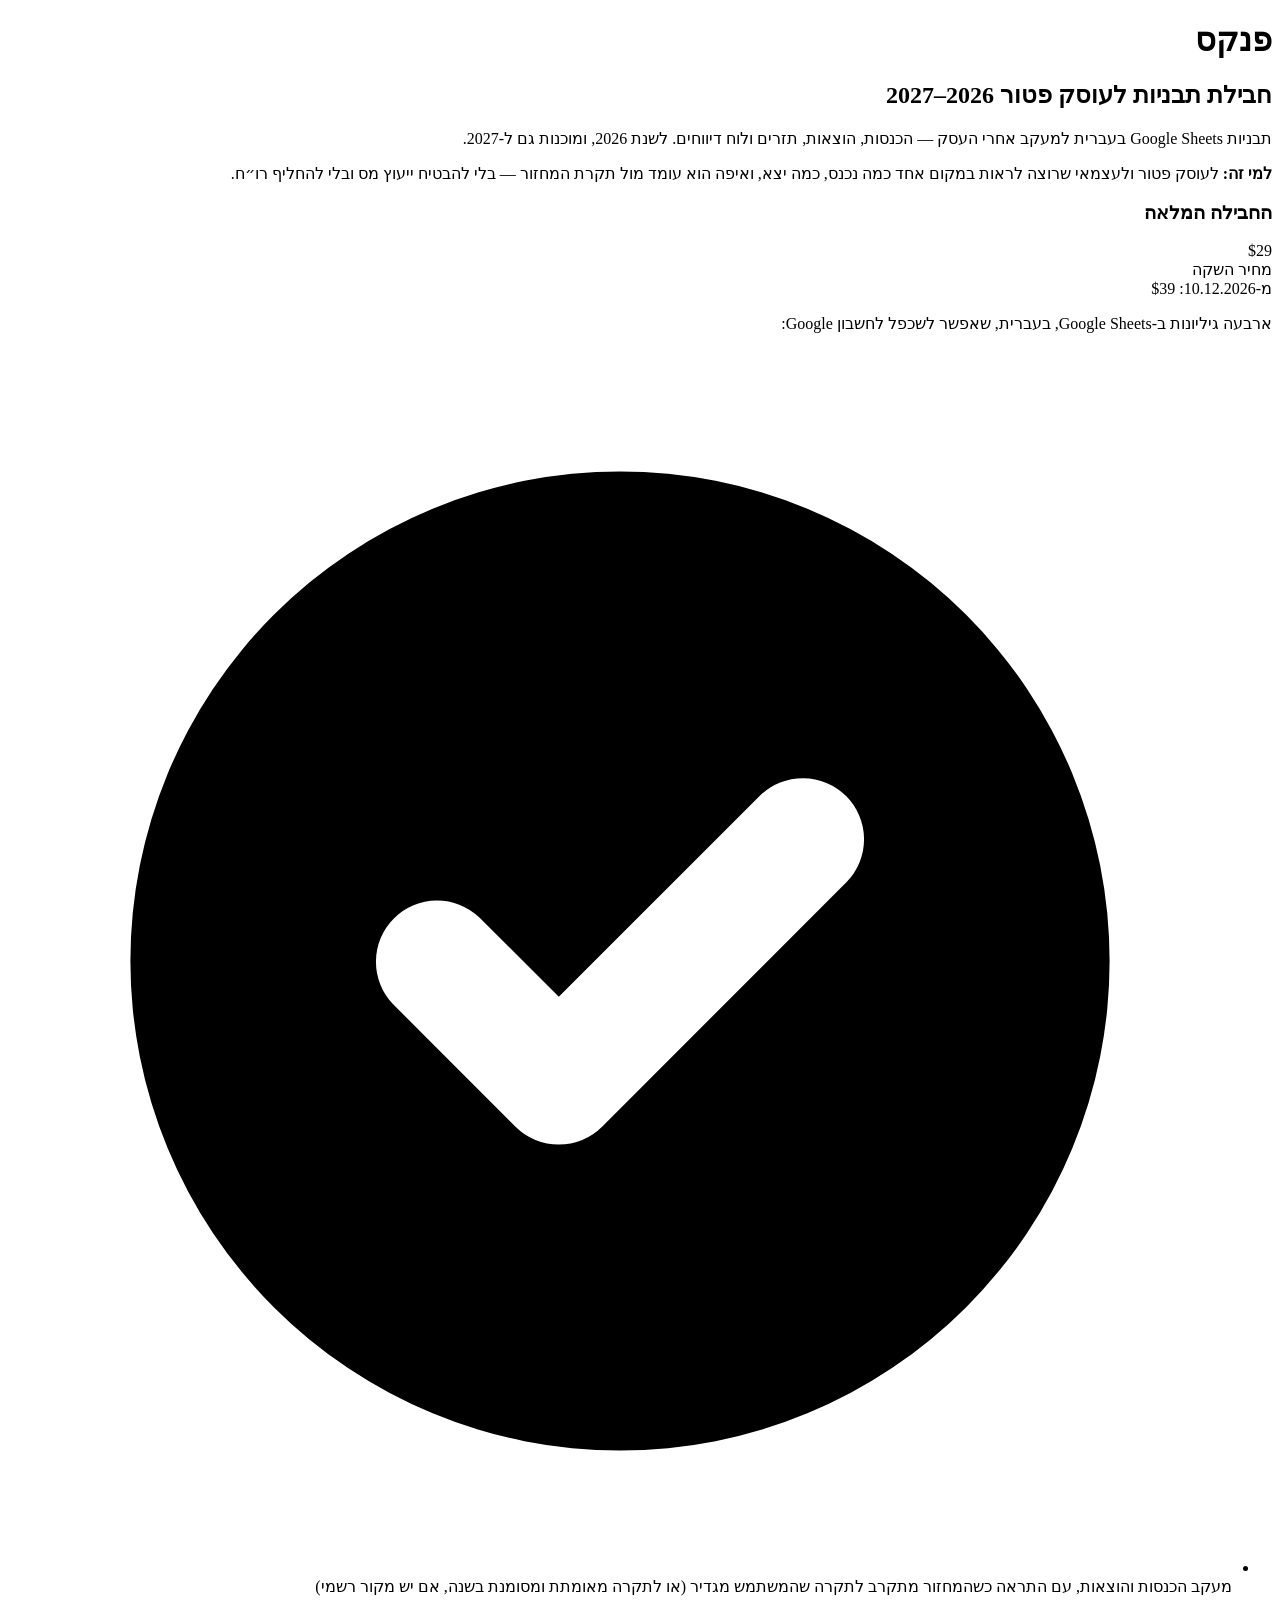
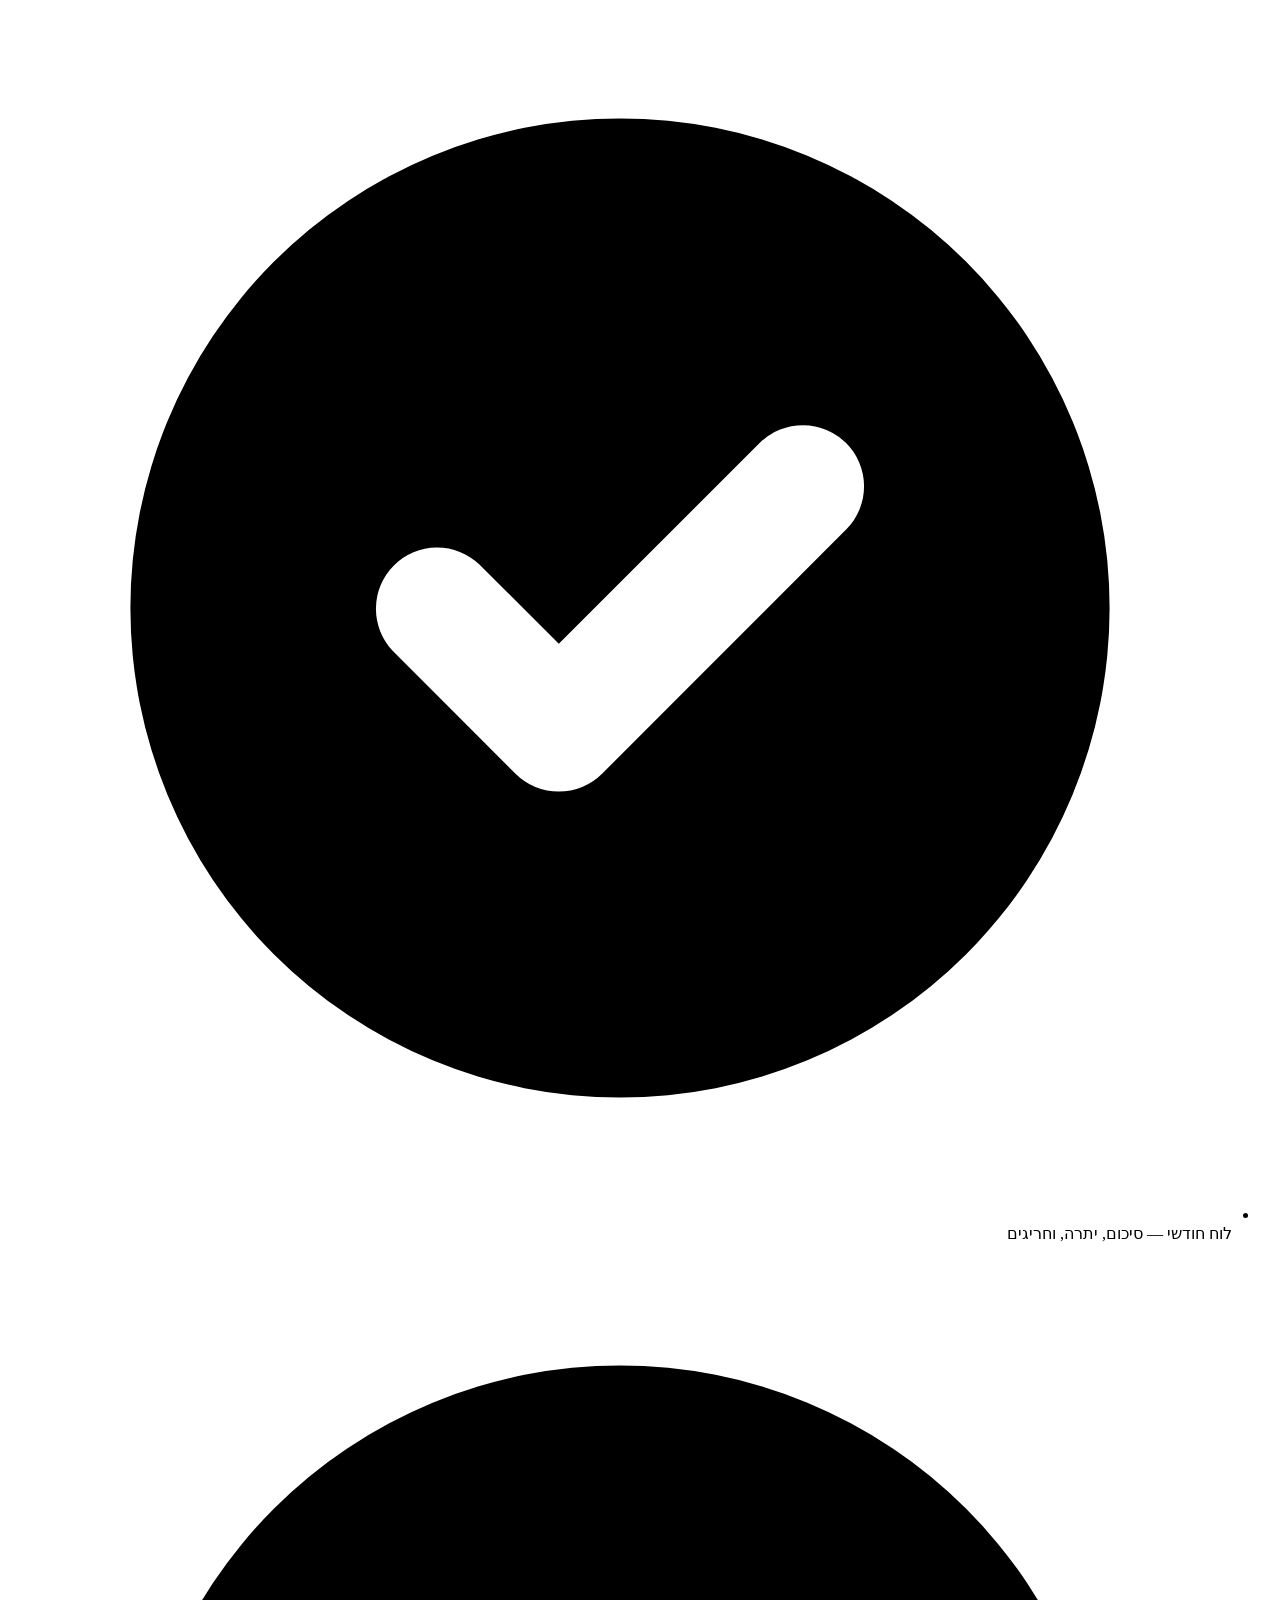
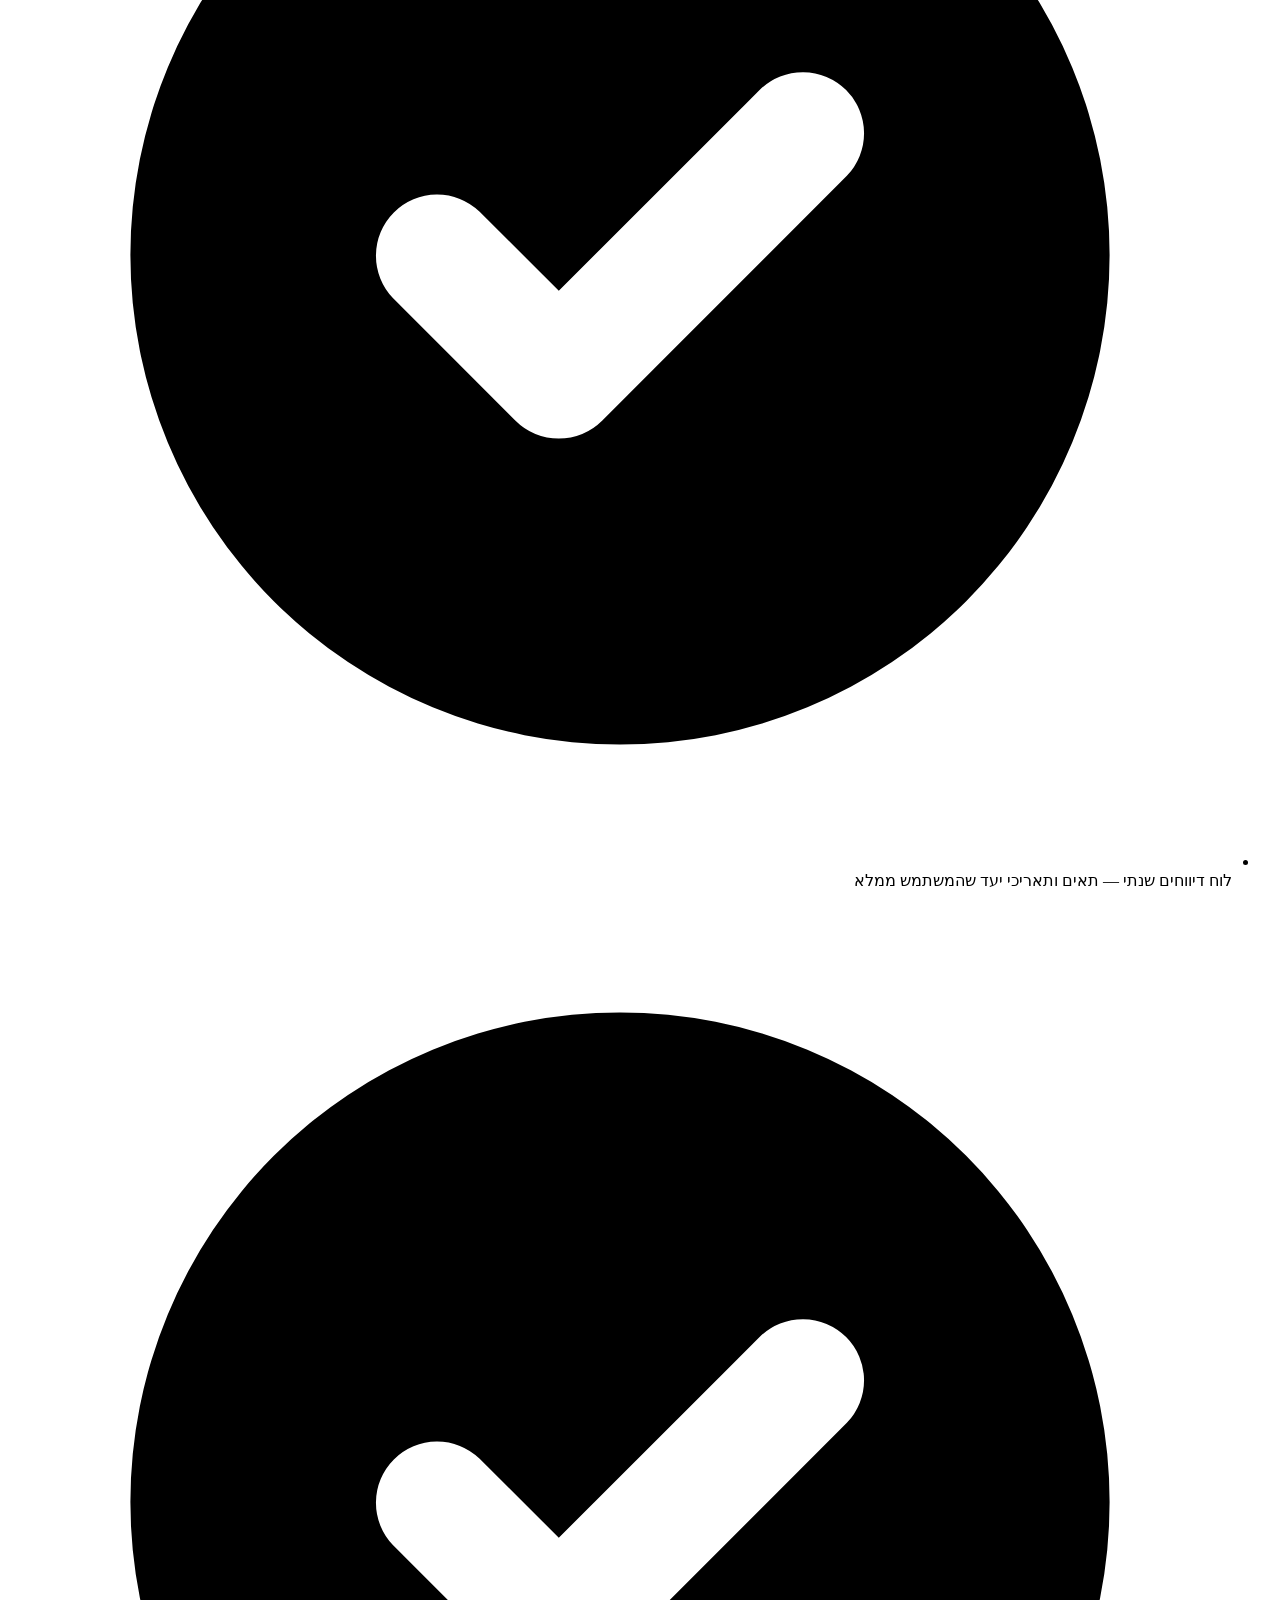
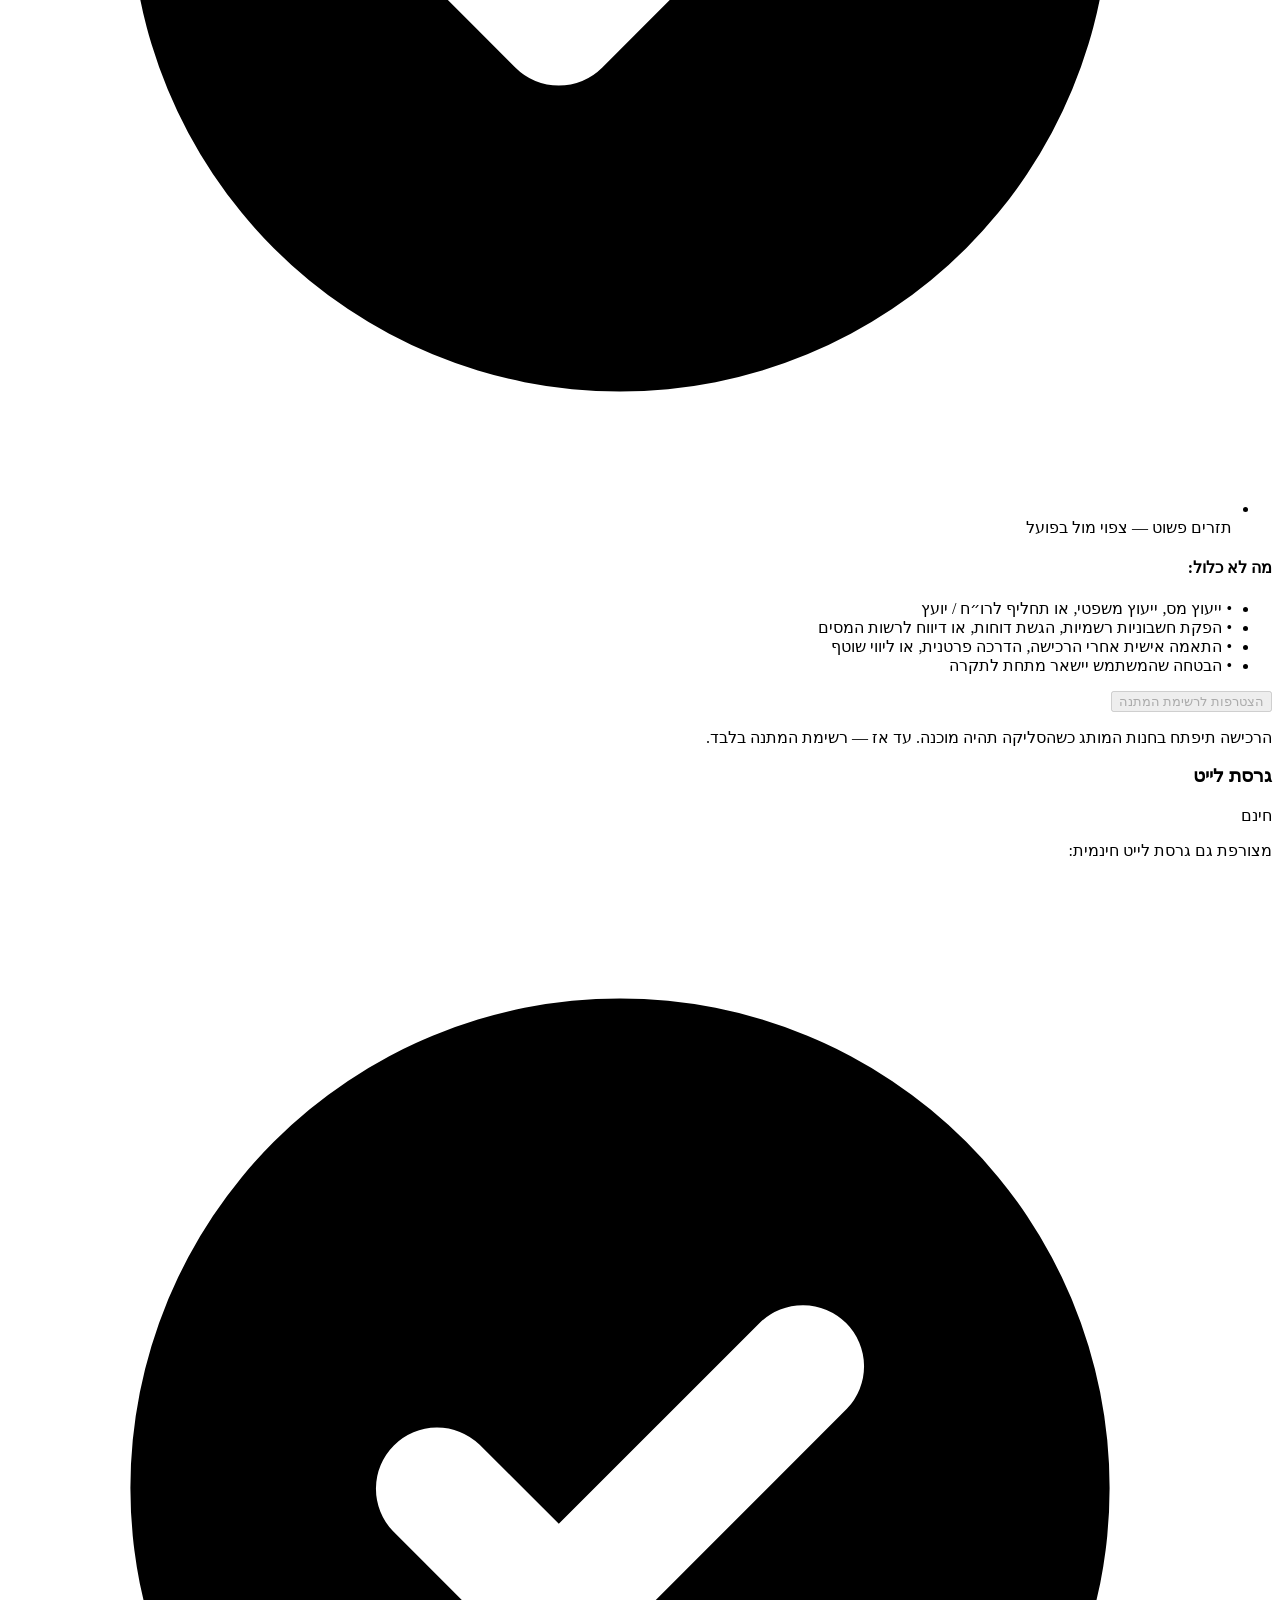
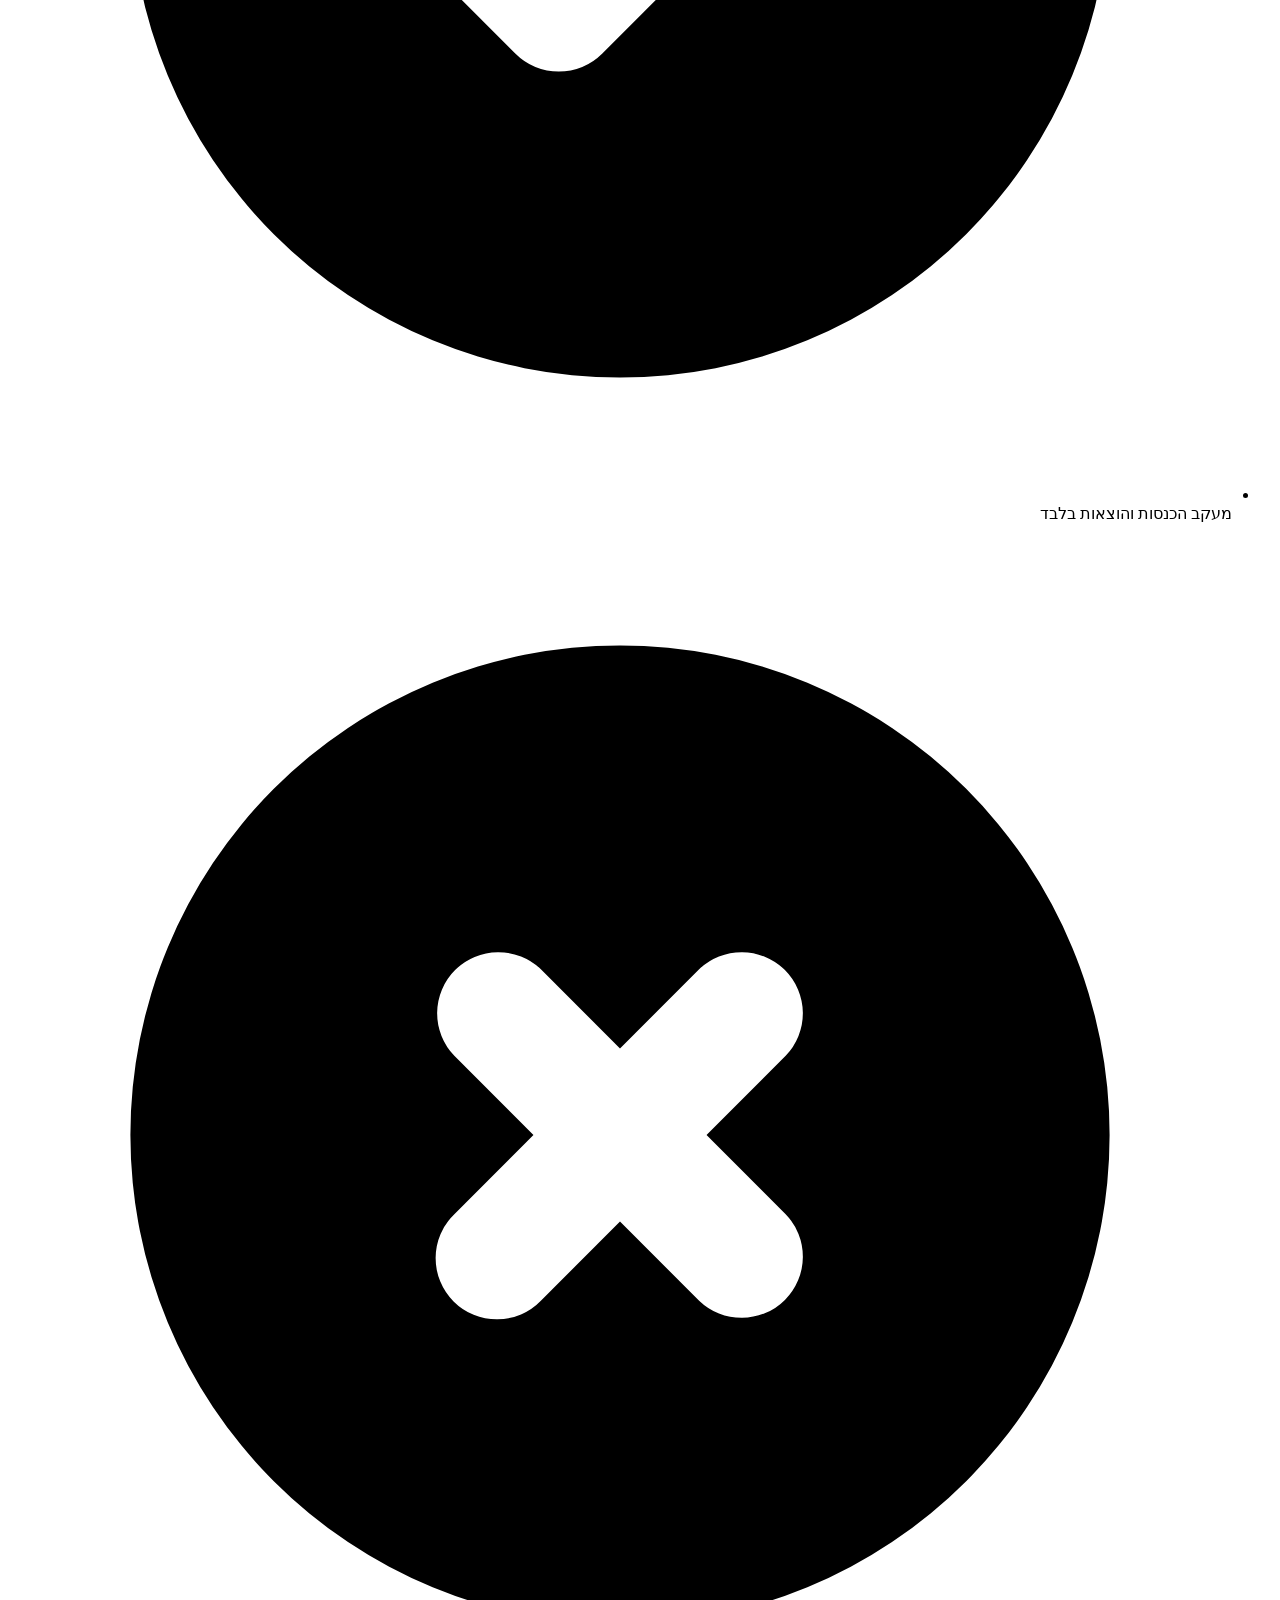
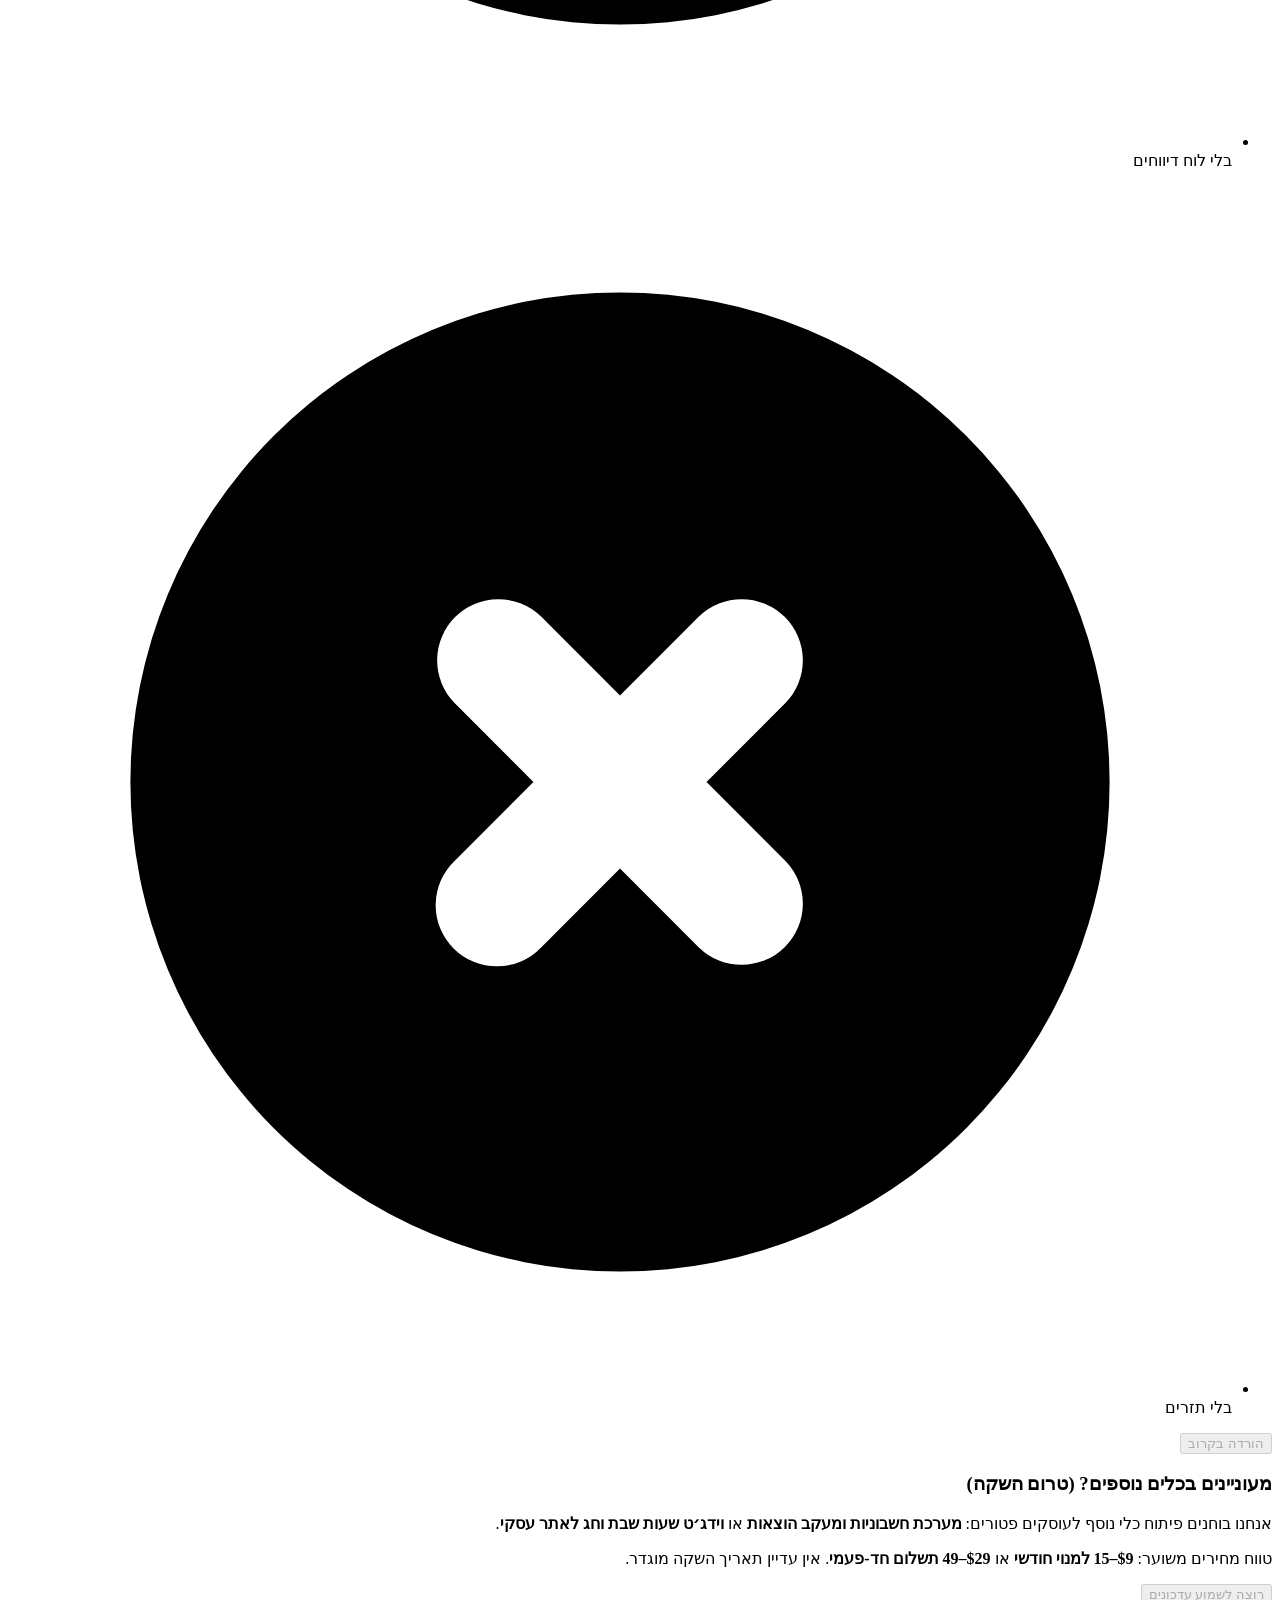
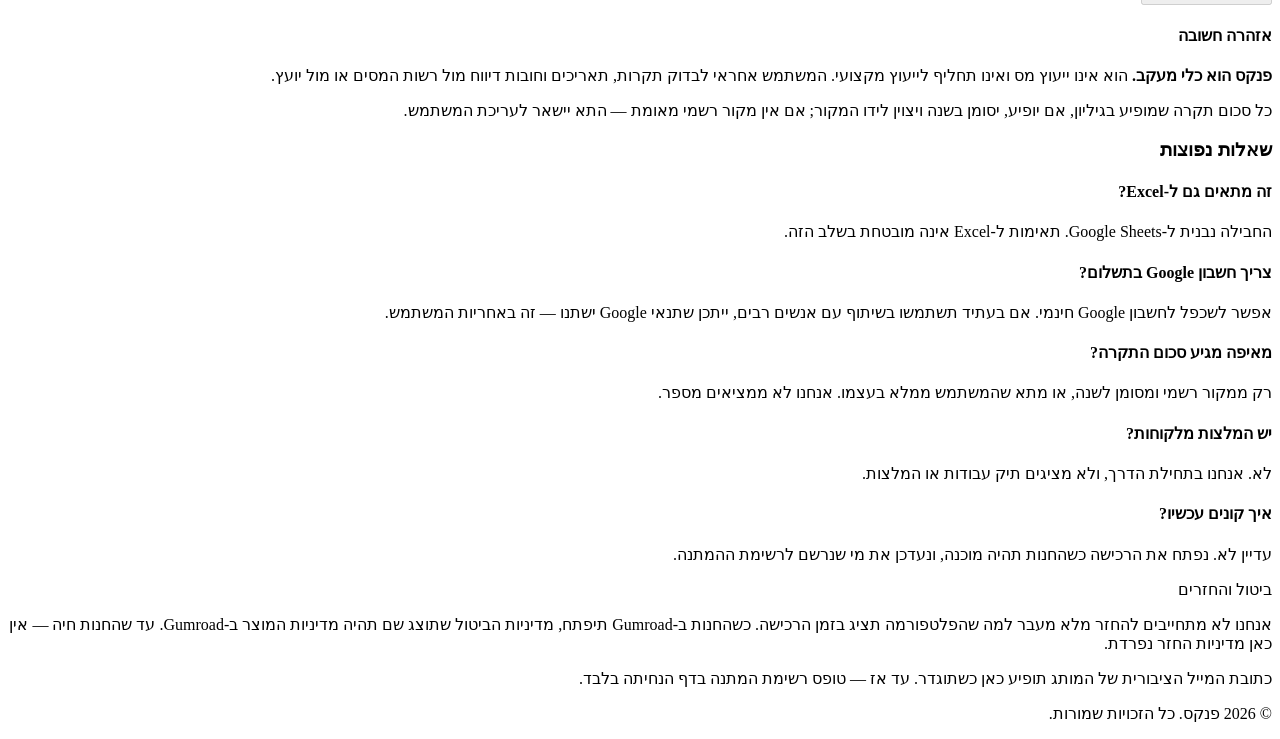
==== commit 14e2323c: "Update Pinkas copy" ====
--- a/index.html
+++ b/index.html
@@ -1 +1 @@
-<!DOCTYPE html><html lang="he" dir="rtl" class="h-full antialiased"><head><meta charSet="utf-8"/><meta name="viewport" content="width=device-width, initial-scale=1"/><link rel="stylesheet" href="/_next/static/chunks/3bralgvgzh7wc.css" data-precedence="next"/><link rel="preload" as="script" fetchPriority="low" href="/_next/static/chunks/0j1we3cwg31qe.js"/><script src="/_next/static/chunks/1cuyxw6v18rxx.js" async=""></script><script src="/_next/static/chunks/39_j1bdzreq0m.js" async=""></script><script src="/_next/static/chunks/turbopack-2u1d16houkiyo.js" async=""></script><script src="/_next/static/chunks/3qfy96eoyh-ek.js" async=""></script><title>פנקס – מעקב הכנסות והוצאות לעוסק פטור</title><meta name="description" content="חבילת Google Sheets בעברית למעקב הכנסות והוצאות לעוסק פטור בישראל"/><link rel="icon" href="/favicon.ico?favicon.117ezoe8m31dk.ico" sizes="48x48" type="image/x-icon"/><script src="/_next/static/chunks/0cz1d0mv5g_q7.js" noModule=""></script></head><body class="min-h-full flex flex-col bg-white"><div hidden=""><!--$--><!--/$--></div><div class="flex flex-col min-h-screen"><header class="border-b border-gray-200 bg-white"><div class="max-w-5xl mx-auto px-4 sm:px-6 lg:px-8 py-6"><h1 class="text-3xl font-bold text-gray-900">פנקס</h1></div></header><main class="flex-1"><section class="max-w-5xl mx-auto px-4 sm:px-6 lg:px-8 py-16"><div class="text-center mb-16"><h2 class="text-4xl sm:text-5xl font-bold text-gray-900 mb-6">מעקב הכנסות והוצאות לעוסק פטור</h2><p class="text-xl text-gray-600 max-w-2xl mx-auto">חבילת Google Sheets מלאה בעברית לניהול חשבונאות פשוטה ומעקב פיננסי עבור עוסק פטור בישראל – שנים 2026–2027</p></div><div class="grid md:grid-cols-2 gap-8 mb-16"><div class="border border-gray-200 rounded-lg p-8 bg-white shadow-sm"><div class="flex items-start justify-between mb-4"><h3 class="text-2xl font-bold text-gray-900">החבילה המלאה</h3><div class="text-left"><div class="text-sm text-gray-600 line-through">$39</div><div class="text-3xl font-bold text-blue-600">$29</div><div class="text-sm text-gray-600">מחיר השקה</div></div></div><p class="text-gray-600 mb-6">כל מה שצריך למעקב מסודר ומקצועי:</p><ul class="space-y-3 mb-8"><li class="flex items-start gap-2"><svg class="w-5 h-5 text-green-600 flex-shrink-0 mt-0.5" fill="currentColor" viewBox="0 0 20 20"><path fill-rule="evenodd" d="M10 18a8 8 0 100-16 8 8 0 000 16zm3.707-9.293a1 1 0 00-1.414-1.414L9 10.586 7.707 9.293a1 1 0 00-1.414 1.414l2 2a1 1 0 001.414 0l4-4z" clip-rule="evenodd"></path></svg><span class="text-gray-700">מעקב הכנסות והוצאות עם <strong>אזהרה אוטומטית</strong> בעת התקרבות לתקרת עוסק פטור (סכום התקרה ניתן לעריכה)</span></li><li class="flex items-start gap-2"><svg class="w-5 h-5 text-green-600 flex-shrink-0 mt-0.5" fill="currentColor" viewBox="0 0 20 20"><path fill-rule="evenodd" d="M10 18a8 8 0 100-16 8 8 0 000 16zm3.707-9.293a1 1 0 00-1.414-1.414L9 10.586 7.707 9.293a1 1 0 00-1.414 1.414l2 2a1 1 0 001.414 0l4-4z" clip-rule="evenodd"></path></svg><span class="text-gray-700"><strong>לוח חודשי:</strong> סיכום, מאזן, וזיהוי חריגים</span></li><li class="flex items-start gap-2"><svg class="w-5 h-5 text-green-600 flex-shrink-0 mt-0.5" fill="currentColor" viewBox="0 0 20 20"><path fill-rule="evenodd" d="M10 18a8 8 0 100-16 8 8 0 000 16zm3.707-9.293a1 1 0 00-1.414-1.414L9 10.586 7.707 9.293a1 1 0 00-1.414 1.414l2 2a1 1 0 001.414 0l4-4z" clip-rule="evenodd"></path></svg><span class="text-gray-700"><strong>לוח דיווחים שנתי:</strong> תאים ניתנים לעריכה + מועדים שנקבעו על ידך</span></li><li class="flex items-start gap-2"><svg class="w-5 h-5 text-green-600 flex-shrink-0 mt-0.5" fill="currentColor" viewBox="0 0 20 20"><path fill-rule="evenodd" d="M10 18a8 8 0 100-16 8 8 0 000 16zm3.707-9.293a1 1 0 00-1.414-1.414L9 10.586 7.707 9.293a1 1 0 00-1.414 1.414l2 2a1 1 0 001.414 0l4-4z" clip-rule="evenodd"></path></svg><span class="text-gray-700"><strong>תזרים מזומנים פשוט:</strong> השוואה בין צפוי לממשי</span></li></ul><div class="bg-yellow-50 border border-yellow-200 rounded-lg p-4 mb-6"><p class="text-sm text-gray-700"><strong>חשוב לדעת:</strong> זהו כלי מעקב בלבד, לא ייעוץ מס. אינו מהווה תחליף לרואה חשבון או יועץ מס. חובה לאמת תקרות ומועדים מול רשות המיסים.</p></div><button type="button" class="w-full bg-blue-600 hover:bg-blue-700 text-white font-semibold py-3 px-6 rounded-lg transition-colors" disabled="">הצטרפות לרשימת המתנה</button><p class="text-sm text-gray-500 text-center mt-3">מערכת התשלום בבנייה. ניתן להשאיר פרטים ב־hello@example.com (כתובת זמנית)</p></div><div class="border border-gray-200 rounded-lg p-8 bg-gray-50"><div class="flex items-start justify-between mb-4"><h3 class="text-2xl font-bold text-gray-900">גרסה חינמית</h3><div class="text-3xl font-bold text-gray-900">חינם</div></div><p class="text-gray-600 mb-6">נסו את הבסיס:</p><ul class="space-y-3 mb-8"><li class="flex items-start gap-2"><svg class="w-5 h-5 text-green-600 flex-shrink-0 mt-0.5" fill="currentColor" viewBox="0 0 20 20"><path fill-rule="evenodd" d="M10 18a8 8 0 100-16 8 8 0 000 16zm3.707-9.293a1 1 0 00-1.414-1.414L9 10.586 7.707 9.293a1 1 0 00-1.414 1.414l2 2a1 1 0 001.414 0l4-4z" clip-rule="evenodd"></path></svg><span class="text-gray-700">מעקב הכנסות והוצאות עם אזהרת תקרה</span></li><li class="flex items-start gap-2"><svg class="w-5 h-5 text-gray-400 flex-shrink-0 mt-0.5" fill="currentColor" viewBox="0 0 20 20"><path fill-rule="evenodd" d="M10 18a8 8 0 100-16 8 8 0 000 16zM8.707 7.293a1 1 0 00-1.414 1.414L8.586 10l-1.293 1.293a1 1 0 101.414 1.414L10 11.414l1.293 1.293a1 1 0 001.414-1.414L11.414 10l1.293-1.293a1 1 0 00-1.414-1.414L10 8.586 8.707 7.293z" clip-rule="evenodd"></path></svg><span class="text-gray-500">ללא לוח חודשי</span></li><li class="flex items-start gap-2"><svg class="w-5 h-5 text-gray-400 flex-shrink-0 mt-0.5" fill="currentColor" viewBox="0 0 20 20"><path fill-rule="evenodd" d="M10 18a8 8 0 100-16 8 8 0 000 16zM8.707 7.293a1 1 0 00-1.414 1.414L8.586 10l-1.293 1.293a1 1 0 101.414 1.414L10 11.414l1.293 1.293a1 1 0 001.414-1.414L11.414 10l1.293-1.293a1 1 0 00-1.414-1.414L10 8.586 8.707 7.293z" clip-rule="evenodd"></path></svg><span class="text-gray-500">ללא לוח דיווחים שנתי</span></li><li class="flex items-start gap-2"><svg class="w-5 h-5 text-gray-400 flex-shrink-0 mt-0.5" fill="currentColor" viewBox="0 0 20 20"><path fill-rule="evenodd" d="M10 18a8 8 0 100-16 8 8 0 000 16zM8.707 7.293a1 1 0 00-1.414 1.414L8.586 10l-1.293 1.293a1 1 0 101.414 1.414L10 11.414l1.293 1.293a1 1 0 001.414-1.414L11.414 10l1.293-1.293a1 1 0 00-1.414-1.414L10 8.586 8.707 7.293z" clip-rule="evenodd"></path></svg><span class="text-gray-500">ללא תזרים מזומנים</span></li></ul><button type="button" class="w-full bg-gray-300 hover:bg-gray-400 text-gray-700 font-semibold py-3 px-6 rounded-lg transition-colors" disabled="">הורדה בקרוב</button><p class="text-sm text-gray-500 text-center mt-3">קישור לחבילה המלאה יהיה זמין בגרסה החינמית</p></div></div><div class="border border-gray-200 rounded-lg p-8 bg-blue-50 mb-16"><h3 class="text-xl font-bold text-gray-900 mb-4">מעוניינים בכלים נוספים? (טרום השקה)</h3><p class="text-gray-700 mb-4">אנחנו בוחנים פיתוח כלי נוסף לעוסקים פטורים: <strong>מערכת חשבוניות ומעקב הוצאות</strong> או <strong>וידג׳ט שעות שבת וחג לאתר עסקי</strong>.</p><p class="text-gray-700 mb-6">טווח מחירים משוער: <strong>$9–15 למנוי חודשי</strong> או <strong>$29–49 תשלום חד-פעמי</strong>. אין עדיין תאריך השקה מוגדר.</p><button type="button" class="bg-blue-600 hover:bg-blue-700 text-white font-semibold py-3 px-8 rounded-lg transition-colors" disabled="">רוצה לשמוע עדכונים</button><p class="text-sm text-gray-600 mt-3">hello@example.com (כתובת זמנית)</p></div><div class="text-center text-sm text-gray-600 max-w-2xl mx-auto"><p class="mb-2"><strong>מדיניות ביטול:</strong> כשחנות Gumroad תיפתח, רכישות יהיו כפופות למדיניות ההחזרים והביטולים של Gumroad.</p><p class="text-xs text-gray-500">פנקס הוא כלי עצמאי למעקב בלבד. לא מוצעת חשבונית אוטומטית. מומלץ להתייעץ עם רואה חשבון או יועץ מס לפני קבלת החלטות עסקיות.</p></div></section></main><footer class="border-t border-gray-200 bg-gray-50"><div class="max-w-5xl mx-auto px-4 sm:px-6 lg:px-8 py-8"><p class="text-center text-gray-600">© 2026 פנקס. כל הזכויות שמורות.</p></div></footer></div><!--$--><!--/$--><script id="_R_">(globalThis["TURBOPACK"] || (globalThis["TURBOPACK"] = [])).push({"otherChunks":["static/chunks/0j1we3cwg31qe.js","static/chunks/1cuyxw6v18rxx.js","static/chunks/39_j1bdzreq0m.js"],"runtimeModuleIds":[94553]});</script><script src="/_next/static/chunks/0j1we3cwg31qe.js" async=""></script><script>(self.__next_f=self.__next_f||[]).push([0])</script><script>self.__next_f.push([1,"1:\"$Sreact.fragment\"\n2:\"/_next/static/chunks/3qfy96eoyh-ek.js\"\n3:I[39756,[\"$2\"],\"default\"]\n4:I[37457,[\"$2\"],\"default\"]\n11:\"ViewportBoundary\"\n12:I[97367,[\"$2\"],\"$11\"]\n14:\"MetadataBoundary\"\n15:I[97367,[\"$2\"],\"$14\"]\n16:\"$Sreact.suspense\"\n18:I[68027,[\"$2\"],\"default\",1]\n:HL[\"/_next/static/chunks/3bralgvgzh7wc.css\",\"style\"]\n5:[[\"children\",{\"s\":\"__PAGE__\",\"h\":512,\"d\":{\"r\":[\"$\",\"$1\",\"c\",{\"children\":[[\"$\",\"div\",null,{\"className\":\"flex flex-col min-h-screen\",\"children\":[[\"$\",\"header\",null,{\"className\":\"border-b border-gray-200 bg-white\",\"children\":[\"$\",\"div\",null,{\"className\":\"max-w-5xl mx-auto px-4 sm:px-6 lg:px-8 py-6\",\"children\":[\"$\",\"h1\",null,{\"className\":\"text-3xl font-bold text-gray-900\",\"children\":\"פנקס\"}]}]}],[\"$\",\"main\",null,{\"className\":\"flex-1\",\"children\":[\"$\",\"section\",null,{\"className\":\"max-w-5xl mx-auto px-4 sm:px-6 lg:px-8 py-16\",\"children\":[[\"$\",\"div\",null,{\"className\":\"text-center mb-16\",\"children\":[[\"$\",\"h2\",null,{\"className\":\"text-4xl sm:text-5xl font-bold text-gray-900 mb-6\",\"children\":\"מעקב הכנסות והוצאות לעוסק פטור\"}],[\"$\",\"p\",null,{\"className\":\"text-xl text-gray-600 max-w-2xl mx-auto\",\"children\":\"חבילת Google Sheets מלאה בעברית לניהול חשבונאות פשוטה ומעקב פיננסי עבור עוסק פטור בישראל – שנים 2026–2027\"}]]}],[\"$\",\"div\",null,{\"className\":\"grid md:grid-cols-2 gap-8 mb-16\",\"children\":[[\"$\",\"div\",null,{\"className\":\"border border-gray-200 rounded-lg p-8 bg-white shadow-sm\",\"children\":[[\"$\",\"div\",null,{\"className\":\"flex items-start justify-between mb-4\",\"children\":[[\"$\",\"h3\",null,{\"className\":\"text-2xl font-bold text-gray-900\",\"children\":\"החבילה המלאה\"}],[\"$\",\"div\",null,{\"className\":\"text-left\",\"children\":[[\"$\",\"div\",null,{\"className\":\"text-sm text-gray-600 line-through\",\"children\":\"$$39\"}],[\"$\",\"div\",null,{\"className\":\"text-3xl font-bold text-blue-600\",\"children\":\"$$29\"}],[\"$\",\"div\",null,{\"className\":\"text-sm text-gray-600\",\"children\":\"מחיר השקה\"}]]}]]}],[\"$\",\"p\",null,{\"className\":\"text-gray-600 mb-6\",\"children\":\"כל מה שצריך למעקב מסודר ומקצועי:\"}],[\"$\",\"ul\",null,{\"className\":\"space-y-3 mb-8\",\"children\":[[\"$\",\"li\",null,{\"className\":\"flex items-start gap-2\",\"children\":[[\"$\",\"svg\",null,{\"className\":\"w-5 h-5 text-green-600 flex-shrink-0 mt-0.5\",\"fill\":\"currentColor\",\"viewBox\":\"0 0 20 20\",\"children\":[\"$\",\"path\",null,{\"fillRule\":\"evenodd\",\"d\":\"M10 18a8 8 0 100-16 8 8 0 000 16zm3.707-9.293a1 1 0 00-1.414-1.414L9 10.586 7.707 9.293a1 1 0 00-1.414 1.414l2 2a1 1 0 001.414 0l4-4z\",\"clipRule\":\"evenodd\"}]}],[\"$\",\"span\",null,{\"className\":\"text-gray-700\",\"children\":[\"מעקב הכנסות והוצאות עם \",[\"$\",\"strong\",null,{\"children\":\"אזהרה אוטומטית\"}],\" בעת התקרבות לתקרת עוסק פטור (סכום התקרה ניתן לעריכה)\"]}]]}],[\"$\",\"li\",null,{\"className\":\"flex items-start gap-2\",\"children\":[[\"$\",\"svg\",null,{\"className\":\"w-5 h-5 text-green-600 flex-shrink-0 mt-0.5\",\"fill\":\"currentColor\",\"viewBox\":\"0 0 20 20\",\"children\":[\"$\",\"path\",null,{\"fillRule\":\"evenodd\",\"d\":\"M10 18a8 8 0 100-16 8 8 0 000 16zm3.707-9.293a1 1 0 00-1.414-1.414L9 10.586 7.707 9.293a1 1 0 00-1.414 1.414l2 2a1 1 0 001.414 0l4-4z\",\"clipRule\":\"evenodd\"}]}],\"$L6\"]}],\"$L7\",\"$L8\"]}],\"$L9\",\"$La\",\"$Lb\"]}],\"$Lc\"]}],\"$Ld\",\"$Le\"]}]}],\"$Lf\"]}],null,\"$L10\"]}],\"p\":false,\"v\":null}}]]\n0:{\"P\":null,\"c\":[\"\",\"\"],\"q\":\"\",\"i\":false,\"t\":{\"t\":{\"s\":\"\",\"h\":528,\"d\":{\"r\":[\"$\",\"$1\",\"c\",{\"children\":[[[\"$\",\"link\",\"0\",{\"rel\":\"stylesheet\",\"href\":\"/_next/static/chunks/3bralgvgzh7wc.css\",\"precedence\":\"next\",\"crossOrigin\":\"$undefined\",\"nonce\":\"$undefined\"}],[\"$\",\"script\",\"script-0\",{\"src\":\"/_next/static/chunks/3qfy96eoyh-ek.js\",\"async\":true,\"nonce\":\"$undefined\"}]],[\"$\",\"html\",null,{\"lang\":\"he\",\"dir\":\"rtl\",\"className\":\"h-full antialiased\",\"children\":[\"$\",\"body\",null,{\"className\":\"min-h-full flex flex-col bg-white\",\"children\":[\"$\",\"$L3\",null,{\"parallelRouterKey\":\"children\",\"error\":\"$undefined\",\"errorStyles\":\"$undefined\",\"errorScripts\":\"$undefined\",\"template\":[\"$\",\"$L4\",null,{}],\"templateStyles\":\"$undefined\",\"templateScripts\":\"$undefined\",\"notFound\":[[[\"$\",\"title\",null,{\"children\":\"404: This page could not be found.\"}],[\"$\",\"div\",null,{\"style\":{\"fontFamily\":\"system-ui,\\\"Segoe UI\\\",Roboto,Helvetica,Arial,sans-serif,\\\"Apple Color Emoji\\\",\\\"Segoe UI Emoji\\\"\",\"height\":\"100vh\",\"textAlign\":\"center\",\"display\":\"flex\",\"flexDirection\":\"column\",\"alignItems\":\"center\",\"justifyContent\":\"center\"},\"children\":[\"$\",\"div\",null,{\"children\":[[\"$\",\"style\",null,{\"dangerouslySetInnerHTML\":{\"__html\":\"body{color:#000;background:#fff;margin:0}.next-error-h1{border-right:1px solid rgba(0,0,0,.3)}@media (prefers-color-scheme:dark){body{color:#fff;background:#000}.next-error-h1{border-right:1px solid rgba(255,255,255,.3)}}\"}}],[\"$\",\"h1\",null,{\"className\":\"next-error-h1\",\"style\":{\"display\":\"inline-block\",\"margin\":\"0 20px 0 0\",\"padding\":\"0 23px 0 0\",\"fontSize\":24,\"fontWeight\":500,\"verticalAlign\":\"top\",\"lineHeight\":\"49px\"},\"children\":404}],[\"$\",\"div\",null,{\"style\":{\"display\":\"inline-block\"},\"children\":[\"$\",\"h2\",null,{\"style\":{\"fontSize\":14,\"fontWeight\":400,\"lineHeight\":\"49px\",\"margin\":0},\"children\":\"This page could not be found.\"}]}]]}]}]],[]],\"forbidden\":\"$undefined\",\"unauthorized\":\"$undefined\"}]}]}]]}],\"p\":false,\"v\":null},\"c\":\"$Q5\"},\"h\":{\"r\":[\"$\",\"$1\",\"h\",{\"children\":[null,[\"$\",\"$L12\",null,{\"children\":\"$L13\"}],[\"$\",\"$L15\",null,{\"children\":[[\"$\",\"div\",null,{\"hidden\":true,\"children\":[\"$\",\"$16\",null,{\"name\":\"Next.Metadata\",\"children\":\"$L17\"}]}],null]}],null]}],\"p\":false,\"v\":null}},\"m\":\"$undefined\",\"G\":[\"$18\",[[\"$\",\"link\",\"0\",{\"rel\":\"stylesheet\",\"href\":\"/_next/static/chunks/3bralgvgzh7wc.css\",\"precedence\":\"next\",\"crossOrigin\":\"$undefined\",\"nonce\":\"$undefined\"}]]],\"S\":true,\"r\":\"$undefined\",\"s\":\"$undefined\",\"a\":\"$undefined\",\"l\":\"$undefined\",\"p\":\"$undefined\",\"d\":\"$undefined\",\"b\":\"4MaNw-0ocN1RfxV4ujW66\"}\n19:I[97367,[\"$2\"],\"OutletBoundary\"]\n6:[\"$\",\"span\",null,{\"className\":\"text-gray-700\",\"children\":[[\"$\",\"strong\",null,{\"children\":\"לוח חודשי:\"}],\" סיכום, מאזן, וזיהוי חריגים\"]}]\n7:[\"$\",\"li\",null,{\"className\":\"flex items-start gap-2\",\"children\":[[\"$\",\"svg\",null,{\"className\":\"w-5 h-5 text-green-600 flex-shrink-0 mt-0.5\",\"fill\":\"currentColor\",\"viewBox\":\"0 0 20 20\",\"children\":[\"$\",\"path\",null,{\"fillRule\":\"evenodd\",\"d\":\"M10 18a8 8 0 100-16 8 8 0 000 16zm3.707-9.293a1 1 0 00-1.414-1.414L9 10.586 7.707 9.293a1 1 0 00-1.414 1.414l2 2a1 1 0 001.414 0l4-4z\",\"clipRule\":\"evenodd\"}]}],[\"$\",\"span\",null,{\"className\":\"text-gray-700\",\"children\":[[\"$\",\"strong\",null,{\"children\":\"לוח דיווחים שנתי:\"}],\" תאים ניתנים לעריכה + מועדים שנקבעו על ידך\"]}]]}]\n8:[\"$\",\"li\",null,{\"className\":\"flex items-start gap-2\",\"children\":[[\"$\",\"svg\",null,{\"className\":\"w-5 h-5 text-green-600 flex-shrink-0 mt-0.5\",\"fill\":\"currentColor\",\"viewBox\":\"0 0 20 20\",\"children\":[\"$\",\"path\",null,{\"fillRule\":\"evenodd\",\"d\":\"M10 18a8 8 0 100-16 8 8 0 000 16zm3.707-9.293a1 1 0 00-1.414-1.414L9 10.586 7.707 9.293a1 1 0 00-1.414 1.414l2 2a1 1 0 001.414 0l4-4z\",\"clipRule\":\"evenodd\"}]}],[\"$\",\"span\",null,{\"className\":\"text-gray-700\",\"children\":[[\"$\",\"strong\",null,{\"children\":\"תזרים מזומנים פשוט:\"}],\" השוואה בין צפוי לממשי\"]}]]}]\n9:[\"$\",\"div\",null,{\"className\":\"bg-yellow-50 border border-yellow-200 rounded-lg p-4 mb-6\",\"children\":[\"$\",\"p\",null,{\"className\":\"text-sm text-gray-700\",\"children\":[[\"$\",\"strong\",null,{\"children\":\"חשוב לדעת:\"}],\" זהו כלי מעקב בלבד, לא ייעוץ מס. אינו מהווה תחליף לרואה חשבון או יועץ מס. חובה לאמת תקרות ומועדים מול רשות המיסים.\"]}]}]\na:[\"$\",\"button\",null,{\"type\":\"button\",\"className\":\"w-full bg-blue-600 hover:bg-blue-700 text-white font-semibold py-3 px-6 rounded-lg transition-colors\",\"disabled\":true,\"children\":\"הצטרפות לרשימת המתנה\"}]\nb:[\"$\",\"p\",null,{\"className\":\"text-sm text-gray-500 text-center mt-3\",\"children\":\"מערכת התשלום בבנייה. ניתן להשאיר פרטים ב־hello@example.com (כתובת זמנית)\"}]\nc:[\"$\",\"div\",null,{\"className\":\"border border-gray-200 rounded-lg p-8 bg-gray-50\",\"children\":[[\"$\",\"div\",null,{\"className\":\"flex items-start justify-between mb-4\",\"children\":[[\"$\",\"h3\",null,{\"className\":\"text-2xl font-bold text-gray-900\",\"children\":\"גרסה חינמית\"}],[\"$\",\"div\",null,{\"className\":\"text-3xl font-bold text-gray-900\",\"children\":\"חינם\"}]]}],[\"$\",\"p\",null,{\"className\":\"text-gray-600 mb-6\",\"children\":\"נסו את הבסיס:\"}],[\"$\",\"ul\",null,{\"className\":\"space-y-3 mb-8\",\"children\":[[\"$\",\"li\",null,{\"className\":\"flex items-start gap-2\",\"children\":[[\"$\",\"svg\",null,{\"className\":\"w-5 h-5 text-green-600 flex-shrink-0 mt-0.5\",\"fill\":\"currentColor\",\"viewBox\":\"0 0 20 20\",\"children\":[\"$\",\"path\",null,{\"fillRule\":\"evenodd\",\"d\":\"M10 18a8 8 0 100-16 8 8 0 000 16zm3.707-9.293a1 1 0 00-1.414-1.414L9 10.586 7.707 9.293a1 1 0 00-1.414 1.414l2 2a1 1 0 001.414 0l4-4z\",\"clipRule\":\"evenodd\"}]}],[\"$\",\"span\",null,{\"className\":\"text-gray-700\",\"children\":\"מעקב הכנסות והוצאות עם אזהרת תקרה\"}]]}],[\"$\",\"li\",null,{\"className\":\"flex items-start gap-2\",\"children\":[[\"$\",\"svg\",null,{\"className\":\"w-5 h-5 text-gray-400 flex-shrink-0 mt-0.5\",\"fill\":\"currentColor\",\"viewBox\":\"0 0 20 20\",\"children\":[\"$\",\"path\",null,{\"fillRule\":\"evenodd\",\"d\":\"M10 18a8 8 0 100-16 8 8 0 000 16zM8.707 7.293a1 1 0 00-1.414 1.414L8.586 10l-1.293 1.293a1 1 0 101.414 1.414L10 11.414l1.293 1.293a1 1 0 001.414-1.414L11.414 10l1.293-1.293a1 1 0 00-1.414-1.414L10 8.586 8.707 7.293z\",\"clipRule\":\"evenodd\"}]}],[\"$\",\"span\",null,{\"className\":\"text-gray-500\",\"children\":\"ללא לוח חודשי\"}]]}],[\"$\",\"li\",null,{\"className\":\"flex items-start gap-2\",\"children\":[[\"$\",\"svg\",null,{\"className\":\"w-5 h-5 text-gray-400 flex-shrink-0 mt-0.5\",\"fill\":\"currentColor\",\"viewBox\":\"0 0 20 20\",\"children\":[\"$\",\"path\",null,{\"fillRule\":\"evenodd\",\"d\":\"M10 18a8 8 0 100-16 8 8 0 000 16zM8.707 7.293a1 1 0 00-1.414 1.414L8.586 10l-1.293 1.293a1 1 0 101.414 1.414L10 11.414l1.293 1.293a1 1 0 001.414-1.414L11.414 10l1.293-1.293a1 1 0 00-1.414-1.414L10 8.586 8.707 7.293z\",\"clipRule\":\"evenodd\"}]}],[\"$\",\"span\",null,{\"className\":\"text-gray-500\",\"children\":\"ללא לוח דיווחים שנתי\"}]]}],[\"$\",\"li\",null,{\"className\":\"flex items-start gap-2\",\"children\":[[\"$\",\"svg\",null,{\"className\":\"w-5 h-5 text-gray-400 flex-shrink-0 mt-0.5\",\"fill\":\"currentColor\",\"viewBox\":\"0 0 20 20\",\"children\":[\"$\",\"path\",null,{\"fillRule\":\"evenodd\",\"d\":\"M10 18a8 8 0 100-16 8 8 0 000 16zM8.707 7.293a1 1 0 00-1.414 1.414L8.586 10l-1.293 1.293a1 1 0 101.414 1.414L10 11.414l1.293 1.293a1 1 0 001.414-1.414L11.414 10l1.293-1.293a1 1 0 00-1.414-1.414L10 8.586 8.707 7.293z\",\"clipRule\":\"evenodd\"}]}],[\"$\",\"span\",null,{\"className\":\"text-gray-500\",\"children\":\"ללא תזרים מזומנים\"}]]}]]}],[\"$\",\"button\",null,{\"type\":\"button\",\"className\":\"w-full bg-gray-300 hover:bg-gray-400 text-gray-700 font-semibold py-3 px-6 rounded-lg transition-colors\",\"disabled\":true,\"children\":\"הורדה בקרוב\"}],[\"$\",\"p\",null,{\"className\":\"text-sm text-gray-500 text-center mt-3\",\"children\":\"קישור לחבילה המלאה יהיה זמין בגרסה החינמית\"}]]}]\nd:[\"$\",\"div\",null,{\"className\":\"border border-gray-200 rounded-lg p-8 bg-blue-50 mb-16\",\"children\":[[\"$\",\"h3\",null,{\"className\":\"text-xl font-bold text-gray-900 mb-4\",\"children\":\"מעוניינים בכלים נוספים? (טרום השקה)\"}],[\"$\",\"p\",null,{\"className\":\"text-gray-700 mb-4\",\"children\":[\"אנחנו בוחנים פיתוח כלי נוסף לעוסקים פטורים: \",[\"$\",\"strong\",null,{\"children\":\"מערכת חשבוניות ומעקב הוצאות\"}],\" או \",[\"$\",\"strong\",null,{\"children\":\"וידג׳ט שעות שבת וחג לאתר עסקי\"}],\".\"]}],[\"$\",\"p\",null,{\"className\":\"text-gray-700 mb-6\",\"children\":[\"טווח מחירים משוער: \",[\"$\",\"strong\",null,{\"children\":\"$$9–15 למנוי חודשי\"}],\" או \",[\"$\",\"strong\",null,{\"children\":\"$$29–49 תשלום חד-פעמי\"}],\". אין עדיין תאריך השקה מוגדר.\"]}],[\"$\",\"button\",null,{\"type\":\"button\",\"className\":\"bg-blue-600 hover:bg-blue-700 text-white font-semibold py-3 px-8 rounded-lg transition-colors\",\"disabled\":true,\"children\":\"רוצה לשמוע עדכונים\"}],[\"$\",\"p\",null,{\"className\":\"text-sm text-gray-600 mt-3\",\"children\":\"hello@example.com (כתובת זמנית)\"}]]}]\ne:[\"$\",\"div\",null,{\"className\":\"text-center text-sm text-gray-600 max-w-2xl mx-auto\",\"children\":[[\"$\",\"p\",null,{\"className\":\"mb-2\",\"children\":[[\"$\",\"strong\",null,{\"children\":\"מדיניות ביטול:\"}],\" כשחנות Gumroad תיפתח, רכישות יהיו כפופות למדיניות ההחזרים והביטולים של Gumroad.\"]}],[\"$\",\"p\",null,{\"className\":\"text-xs text-gray-500\",\"children\":\"פנקס הוא כלי עצמאי למעקב בלבד. לא מוצעת חשבונית אוטומטית. מומלץ להתייעץ עם רואה חשבון או יועץ מס לפני קבלת החלטות עסקיות.\"}]]}]\nf:[\"$\",\"footer\",null,{\"className\":\"border-t border-gray-200 bg-gray-50\",\"children\":[\"$\",\"div\",null,{\"className\":\"max-w-5xl mx-auto px-4 sm:px-6 lg:px-8 py-8\",\"children\":[\"$\",\"p\",null,{\"className\":\"text-center text-gray-600\",\"children\":\"© 2026 פנקס. כל הזכויות שמורות.\"}]}]}]\n10:[\"$\",\"$L19\",null,{\"children\":[\"$\",\"$16\",null,{\"name\":\"Next.MetadataOutlet\",\"children\":\"$@1a\"}]}]\n13:[[\"$\",\"meta\",\"0\",{\"charSet\":\"utf-8\"}],[\"$\",\"meta\",\"1\",{\"name\":\"viewport\",\"content\":\"width=device-width, initial-scale=1\"}]]\n1b:I[27201,[\"$2\"],\"IconMark\"]\n17:[[\"$\",\"title\",\"0\",{\"children\":\"פנקס – מעקב הכנסות והוצאות לעוסק פטור\"}],[\"$\",\"meta\",\"1\",{\"name\":\"description\",\"content\":\"חבילת Google Sheets בעברית למעקב הכנסות והוצאות לעוסק פטור בישראל\"}],[\"$\",\"link\",\"2\",{\"rel\":\"icon\",\"href\":\"/favicon.ico?favicon.117ezoe8m31dk.ico\",\"sizes\":\"48x48\",\"type\":\"image/x-icon\"}],[\"$\",\"$L1b\",\"3\",{}]]\n1a:null\n"])</script></body></html>+<!DOCTYPE html><html lang="he" dir="rtl" class="h-full antialiased"><head><meta charSet="utf-8"/><meta name="viewport" content="width=device-width, initial-scale=1"/><link rel="stylesheet" href="/_next/static/chunks/2fey03569bevp.css" data-precedence="next"/><link rel="preload" as="script" fetchPriority="low" href="/_next/static/chunks/0j1we3cwg31qe.js"/><script src="/_next/static/chunks/1cuyxw6v18rxx.js" async=""></script><script src="/_next/static/chunks/39_j1bdzreq0m.js" async=""></script><script src="/_next/static/chunks/turbopack-2u1d16houkiyo.js" async=""></script><script src="/_next/static/chunks/3qfy96eoyh-ek.js" async=""></script><title>פנקס – מעקב הכנסות והוצאות לעוסק פטור</title><meta name="description" content="חבילת Google Sheets בעברית למעקב הכנסות והוצאות לעוסק פטור בישראל"/><link rel="icon" href="/favicon.ico?favicon.117ezoe8m31dk.ico" sizes="48x48" type="image/x-icon"/><script src="/_next/static/chunks/0cz1d0mv5g_q7.js" noModule=""></script></head><body class="min-h-full flex flex-col bg-white"><div hidden=""><!--$--><!--/$--></div><div class="flex flex-col min-h-screen"><header class="border-b border-gray-200 bg-white"><div class="max-w-5xl mx-auto px-4 sm:px-6 lg:px-8 py-6"><h1 class="text-3xl font-bold text-gray-900">פנקס</h1></div></header><main class="flex-1"><section class="max-w-5xl mx-auto px-4 sm:px-6 lg:px-8 py-16"><div class="text-center mb-12"><h2 class="text-4xl sm:text-5xl font-bold text-gray-900 mb-6">חבילת תבניות לעוסק פטור 2026–2027</h2><p class="text-xl text-gray-700 max-w-3xl mx-auto mb-6">תבניות Google Sheets בעברית למעקב אחרי העסק — הכנסות, הוצאות, תזרים ולוח דיווחים. לשנת 2026, ומוכנות גם ל-2027.</p><p class="text-lg text-gray-600 max-w-2xl mx-auto"><strong>למי זה:</strong> לעוסק פטור ולעצמאי שרוצה לראות במקום אחד כמה נכנס, כמה יצא, ואיפה הוא עומד מול תקרת המחזור — בלי להבטיח ייעוץ מס ובלי להחליף רו״ח.</p></div><div class="grid md:grid-cols-2 gap-8 mb-12"><div class="border border-gray-200 rounded-lg p-8 bg-white shadow-sm"><div class="flex items-start justify-between mb-4"><h3 class="text-2xl font-bold text-gray-900">החבילה המלאה</h3><div class="text-left"><div class="text-3xl font-bold text-blue-600">$29</div><div class="text-sm text-gray-600">מחיר השקה</div><div class="text-xs text-gray-500 mt-1">מ-10.12.2026: $39</div></div></div><p class="text-gray-700 mb-4 font-medium">ארבעה גיליונות ב-Google Sheets, בעברית, שאפשר לשכפל לחשבון Google:</p><ul class="space-y-3 mb-6"><li class="flex items-start gap-2"><svg class="w-5 h-5 text-green-600 flex-shrink-0 mt-0.5" fill="currentColor" viewBox="0 0 20 20"><path fill-rule="evenodd" d="M10 18a8 8 0 100-16 8 8 0 000 16zm3.707-9.293a1 1 0 00-1.414-1.414L9 10.586 7.707 9.293a1 1 0 00-1.414 1.414l2 2a1 1 0 001.414 0l4-4z" clip-rule="evenodd"></path></svg><span class="text-gray-700">מעקב הכנסות והוצאות, עם התראה כשהמחזור מתקרב לתקרה שהמשתמש מגדיר (או לתקרה מאומתת ומסומנת בשנה, אם יש מקור רשמי)</span></li><li class="flex items-start gap-2"><svg class="w-5 h-5 text-green-600 flex-shrink-0 mt-0.5" fill="currentColor" viewBox="0 0 20 20"><path fill-rule="evenodd" d="M10 18a8 8 0 100-16 8 8 0 000 16zm3.707-9.293a1 1 0 00-1.414-1.414L9 10.586 7.707 9.293a1 1 0 00-1.414 1.414l2 2a1 1 0 001.414 0l4-4z" clip-rule="evenodd"></path></svg><span class="text-gray-700">לוח חודשי — סיכום, יתרה, וחריגים</span></li><li class="flex items-start gap-2"><svg class="w-5 h-5 text-green-600 flex-shrink-0 mt-0.5" fill="currentColor" viewBox="0 0 20 20"><path fill-rule="evenodd" d="M10 18a8 8 0 100-16 8 8 0 000 16zm3.707-9.293a1 1 0 00-1.414-1.414L9 10.586 7.707 9.293a1 1 0 00-1.414 1.414l2 2a1 1 0 001.414 0l4-4z" clip-rule="evenodd"></path></svg><span class="text-gray-700">לוח דיווחים שנתי — תאים ותאריכי יעד שהמשתמש ממלא</span></li><li class="flex items-start gap-2"><svg class="w-5 h-5 text-green-600 flex-shrink-0 mt-0.5" fill="currentColor" viewBox="0 0 20 20"><path fill-rule="evenodd" d="M10 18a8 8 0 100-16 8 8 0 000 16zm3.707-9.293a1 1 0 00-1.414-1.414L9 10.586 7.707 9.293a1 1 0 00-1.414 1.414l2 2a1 1 0 001.414 0l4-4z" clip-rule="evenodd"></path></svg><span class="text-gray-700">תזרים פשוט — צפוי מול בפועל</span></li></ul><div class="bg-gray-50 border border-gray-300 rounded-lg p-4 mb-6"><h4 class="font-bold text-gray-900 text-sm mb-2">מה לא כלול:</h4><ul class="text-sm text-gray-700 space-y-1"><li>• ייעוץ מס, ייעוץ משפטי, או תחליף לרו״ח / יועץ</li><li>• הפקת חשבוניות רשמיות, הגשת דוחות, או דיווח לרשות המסים</li><li>• התאמה אישית אחרי הרכישה, הדרכה פרטנית, או ליווי שוטף</li><li>• הבטחה שהמשתמש יישאר מתחת לתקרה</li></ul></div><button type="button" class="w-full bg-blue-600 hover:bg-blue-700 text-white font-semibold py-3 px-6 rounded-lg transition-colors mb-3" disabled="">הצטרפות לרשימת המתנה</button><p class="text-xs text-gray-500 text-center">הרכישה תיפתח בחנות המותג כשהסליקה תהיה מוכנה. עד אז — רשימת המתנה בלבד.</p></div><div class="border border-gray-200 rounded-lg p-8 bg-gray-50"><div class="flex items-start justify-between mb-4"><h3 class="text-2xl font-bold text-gray-900">גרסת לייט</h3><div class="text-3xl font-bold text-gray-900">חינם</div></div><p class="text-gray-600 mb-6">מצורפת גם גרסת לייט חינמית:</p><ul class="space-y-3 mb-8"><li class="flex items-start gap-2"><svg class="w-5 h-5 text-green-600 flex-shrink-0 mt-0.5" fill="currentColor" viewBox="0 0 20 20"><path fill-rule="evenodd" d="M10 18a8 8 0 100-16 8 8 0 000 16zm3.707-9.293a1 1 0 00-1.414-1.414L9 10.586 7.707 9.293a1 1 0 00-1.414 1.414l2 2a1 1 0 001.414 0l4-4z" clip-rule="evenodd"></path></svg><span class="text-gray-700">מעקב הכנסות והוצאות בלבד</span></li><li class="flex items-start gap-2"><svg class="w-5 h-5 text-gray-400 flex-shrink-0 mt-0.5" fill="currentColor" viewBox="0 0 20 20"><path fill-rule="evenodd" d="M10 18a8 8 0 100-16 8 8 0 000 16zM8.707 7.293a1 1 0 00-1.414 1.414L8.586 10l-1.293 1.293a1 1 0 101.414 1.414L10 11.414l1.293 1.293a1 1 0 001.414-1.414L11.414 10l1.293-1.293a1 1 0 00-1.414-1.414L10 8.586 8.707 7.293z" clip-rule="evenodd"></path></svg><span class="text-gray-500">בלי לוח דיווחים</span></li><li class="flex items-start gap-2"><svg class="w-5 h-5 text-gray-400 flex-shrink-0 mt-0.5" fill="currentColor" viewBox="0 0 20 20"><path fill-rule="evenodd" d="M10 18a8 8 0 100-16 8 8 0 000 16zM8.707 7.293a1 1 0 00-1.414 1.414L8.586 10l-1.293 1.293a1 1 0 101.414 1.414L10 11.414l1.293 1.293a1 1 0 001.414-1.414L11.414 10l1.293-1.293a1 1 0 00-1.414-1.414L10 8.586 8.707 7.293z" clip-rule="evenodd"></path></svg><span class="text-gray-500">בלי תזרים</span></li></ul><button type="button" class="w-full bg-gray-300 hover:bg-gray-400 text-gray-700 font-semibold py-3 px-6 rounded-lg transition-colors" disabled="">הורדה בקרוב</button></div></div><div class="border border-gray-200 rounded-lg p-8 bg-blue-50 mb-12"><h3 class="text-xl font-bold text-gray-900 mb-4">מעוניינים בכלים נוספים? (טרום השקה)</h3><p class="text-gray-700 mb-4">אנחנו בוחנים פיתוח כלי נוסף לעוסקים פטורים: <strong>מערכת חשבוניות ומעקב הוצאות</strong> או <strong>וידג׳ט שעות שבת וחג לאתר עסקי</strong>.</p><p class="text-gray-700 mb-6">טווח מחירים משוער: <strong>$9–15 למנוי חודשי</strong> או <strong>$29–49 תשלום חד-פעמי</strong>. אין עדיין תאריך השקה מוגדר.</p><button type="button" class="bg-blue-600 hover:bg-blue-700 text-white font-semibold py-3 px-8 rounded-lg transition-colors" disabled="">רוצה לשמוע עדכונים</button></div><div class="bg-yellow-50 border-l-4 border-yellow-400 p-6 mb-12"><h4 class="font-bold text-gray-900 mb-3">אזהרה חשובה</h4><p class="text-sm text-gray-800 mb-3"><strong>פנקס הוא כלי מעקב.</strong> הוא אינו ייעוץ מס ואינו תחליף לייעוץ מקצועי. המשתמש אחראי לבדוק תקרות, תאריכים וחובות דיווח מול רשות המסים או מול יועץ.</p><p class="text-sm text-gray-700">כל סכום תקרה שמופיע בגיליון, אם יופיע, יסומן בשנה ויצוין לידו המקור; אם אין מקור רשמי מאומת — התא יישאר לעריכת המשתמש.</p></div><div class="bg-white border border-gray-200 rounded-lg p-8 mb-12"><h3 class="text-2xl font-bold text-gray-900 mb-6 text-center">שאלות נפוצות</h3><div class="space-y-6"><div><h4 class="font-bold text-gray-900 mb-2">זה מתאים גם ל-Excel?</h4><p class="text-gray-700">החבילה נבנית ל-Google Sheets. תאימות ל-Excel אינה מובטחת בשלב הזה.</p></div><div><h4 class="font-bold text-gray-900 mb-2">צריך חשבון Google בתשלום?</h4><p class="text-gray-700">אפשר לשכפל לחשבון Google חינמי. אם בעתיד תשתמשו בשיתוף עם אנשים רבים, ייתכן שתנאי Google ישתנו — זה באחריות המשתמש.</p></div><div><h4 class="font-bold text-gray-900 mb-2">מאיפה מגיע סכום התקרה?</h4><p class="text-gray-700">רק ממקור רשמי ומסומן לשנה, או מתא שהמשתמש ממלא בעצמו. אנחנו לא ממציאים מספר.</p></div><div><h4 class="font-bold text-gray-900 mb-2">יש המלצות מלקוחות?</h4><p class="text-gray-700">לא. אנחנו בתחילת הדרך, ולא מציגים תיק עבודות או המלצות.</p></div><div><h4 class="font-bold text-gray-900 mb-2">איך קונים עכשיו?</h4><p class="text-gray-700">עדיין לא. נפתח את הרכישה כשהחנות תהיה מוכנה, ונעדכן את מי שנרשם לרשימת ההמתנה.</p></div></div></div><div class="text-center text-sm text-gray-600 max-w-3xl mx-auto space-y-4"><div class="bg-gray-50 border border-gray-200 rounded-lg p-4"><p class="font-semibold text-gray-900 mb-2">ביטול והחזרים</p><p class="text-xs leading-relaxed">אנחנו לא מתחייבים להחזר מלא מעבר למה שהפלטפורמה תציג בזמן הרכישה. כשהחנות ב-Gumroad תיפתח, מדיניות הביטול שתוצג שם תהיה מדיניות המוצר ב-Gumroad. עד שהחנות חיה — אין כאן מדיניות החזר נפרדת.</p></div><p class="text-xs text-gray-500">כתובת המייל הציבורית של המותג תופיע כאן כשתוגדר. עד אז — טופס רשימת המתנה בדף הנחיתה בלבד.</p></div></section></main><footer class="border-t border-gray-200 bg-gray-50"><div class="max-w-5xl mx-auto px-4 sm:px-6 lg:px-8 py-8"><p class="text-center text-gray-600">© 2026 פנקס. כל הזכויות שמורות.</p></div></footer></div><!--$--><!--/$--><script id="_R_">(globalThis["TURBOPACK"] || (globalThis["TURBOPACK"] = [])).push({"otherChunks":["static/chunks/0j1we3cwg31qe.js","static/chunks/1cuyxw6v18rxx.js","static/chunks/39_j1bdzreq0m.js"],"runtimeModuleIds":[94553]});</script><script src="/_next/static/chunks/0j1we3cwg31qe.js" async=""></script><script>(self.__next_f=self.__next_f||[]).push([0])</script><script>self.__next_f.push([1,"1:\"$Sreact.fragment\"\n2:\"/_next/static/chunks/3qfy96eoyh-ek.js\"\n3:I[39756,[\"$2\"],\"default\"]\n4:I[37457,[\"$2\"],\"default\"]\n13:\"ViewportBoundary\"\n14:I[97367,[\"$2\"],\"$13\"]\n16:\"MetadataBoundary\"\n17:I[97367,[\"$2\"],\"$16\"]\n18:\"$Sreact.suspense\"\n1a:I[68027,[\"$2\"],\"default\",1]\n:HL[\"/_next/static/chunks/2fey03569bevp.css\",\"style\"]\n5:[[\"children\",{\"s\":\"__PAGE__\",\"h\":512,\"d\":{\"r\":[\"$\",\"$1\",\"c\",{\"children\":[[\"$\",\"div\",null,{\"className\":\"flex flex-col min-h-screen\",\"children\":[[\"$\",\"header\",null,{\"className\":\"border-b border-gray-200 bg-white\",\"children\":[\"$\",\"div\",null,{\"className\":\"max-w-5xl mx-auto px-4 sm:px-6 lg:px-8 py-6\",\"children\":[\"$\",\"h1\",null,{\"className\":\"text-3xl font-bold text-gray-900\",\"children\":\"פנקס\"}]}]}],[\"$\",\"main\",null,{\"className\":\"flex-1\",\"children\":[\"$\",\"section\",null,{\"className\":\"max-w-5xl mx-auto px-4 sm:px-6 lg:px-8 py-16\",\"children\":[[\"$\",\"div\",null,{\"className\":\"text-center mb-12\",\"children\":[[\"$\",\"h2\",null,{\"className\":\"text-4xl sm:text-5xl font-bold text-gray-900 mb-6\",\"children\":\"חבילת תבניות לעוסק פטור 2026–2027\"}],[\"$\",\"p\",null,{\"className\":\"text-xl text-gray-700 max-w-3xl mx-auto mb-6\",\"children\":\"תבניות Google Sheets בעברית למעקב אחרי העסק — הכנסות, הוצאות, תזרים ולוח דיווחים. לשנת 2026, ומוכנות גם ל-2027.\"}],[\"$\",\"p\",null,{\"className\":\"text-lg text-gray-600 max-w-2xl mx-auto\",\"children\":[[\"$\",\"strong\",null,{\"children\":\"למי זה:\"}],\" לעוסק פטור ולעצמאי שרוצה לראות במקום אחד כמה נכנס, כמה יצא, ואיפה הוא עומד מול תקרת המחזור — בלי להבטיח ייעוץ מס ובלי להחליף רו״ח.\"]}]]}],[\"$\",\"div\",null,{\"className\":\"grid md:grid-cols-2 gap-8 mb-12\",\"children\":[[\"$\",\"div\",null,{\"className\":\"border border-gray-200 rounded-lg p-8 bg-white shadow-sm\",\"children\":[[\"$\",\"div\",null,{\"className\":\"flex items-start justify-between mb-4\",\"children\":[[\"$\",\"h3\",null,{\"className\":\"text-2xl font-bold text-gray-900\",\"children\":\"החבילה המלאה\"}],[\"$\",\"div\",null,{\"className\":\"text-left\",\"children\":[[\"$\",\"div\",null,{\"className\":\"text-3xl font-bold text-blue-600\",\"children\":\"$$29\"}],[\"$\",\"div\",null,{\"className\":\"text-sm text-gray-600\",\"children\":\"מחיר השקה\"}],[\"$\",\"div\",null,{\"className\":\"text-xs text-gray-500 mt-1\",\"children\":\"מ-10.12.2026: $39\"}]]}]]}],[\"$\",\"p\",null,{\"className\":\"text-gray-700 mb-4 font-medium\",\"children\":\"ארבעה גיליונות ב-Google Sheets, בעברית, שאפשר לשכפל לחשבון Google:\"}],[\"$\",\"ul\",null,{\"className\":\"space-y-3 mb-6\",\"children\":[[\"$\",\"li\",null,{\"className\":\"flex items-start gap-2\",\"children\":[[\"$\",\"svg\",null,{\"className\":\"w-5 h-5 text-green-600 flex-shrink-0 mt-0.5\",\"fill\":\"currentColor\",\"viewBox\":\"0 0 20 20\",\"children\":[\"$\",\"path\",null,{\"fillRule\":\"evenodd\",\"d\":\"M10 18a8 8 0 100-16 8 8 0 000 16zm3.707-9.293a1 1 0 00-1.414-1.414L9 10.586 7.707 9.293a1 1 0 00-1.414 1.414l2 2a1 1 0 001.414 0l4-4z\",\"clipRule\":\"evenodd\"}]}],[\"$\",\"span\",null,{\"className\":\"text-gray-700\",\"children\":\"מעקב הכנסות והוצאות, עם התראה כשהמחזור מתקרב לתקרה שהמשתמש מגדיר (או לתקרה מאומתת ומסומנת בשנה, אם יש מקור רשמי)\"}]]}],\"$L6\",\"$L7\",\"$L8\"]}],\"$L9\",\"$La\",\"$Lb\"]}],\"$Lc\"]}],\"$Ld\",\"$Le\",\"$Lf\",\"$L10\"]}]}],\"$L11\"]}],null,\"$L12\"]}],\"p\":false,\"v\":null}}]]\n0:{\"P\":null,\"c\":[\"\",\"\"],\"q\":\"\",\"i\":false,\"t\":{\"t\":{\"s\":\"\",\"h\":528,\"d\":{\"r\":[\"$\",\"$1\",\"c\",{\"children\":[[[\"$\",\"link\",\"0\",{\"rel\":\"stylesheet\",\"href\":\"/_next/static/chunks/2fey03569bevp.css\",\"precedence\":\"next\",\"crossOrigin\":\"$undefined\",\"nonce\":\"$undefined\"}],[\"$\",\"script\",\"script-0\",{\"src\":\"/_next/static/chunks/3qfy96eoyh-ek.js\",\"async\":true,\"nonce\":\"$undefined\"}]],[\"$\",\"html\",null,{\"lang\":\"he\",\"dir\":\"rtl\",\"className\":\"h-full antialiased\",\"children\":[\"$\",\"body\",null,{\"className\":\"min-h-full flex flex-col bg-white\",\"children\":[\"$\",\"$L3\",null,{\"parallelRouterKey\":\"children\",\"error\":\"$undefined\",\"errorStyles\":\"$undefined\",\"errorScripts\":\"$undefined\",\"template\":[\"$\",\"$L4\",null,{}],\"templateStyles\":\"$undefined\",\"templateScripts\":\"$undefined\",\"notFound\":[[[\"$\",\"title\",null,{\"children\":\"404: This page could not be found.\"}],[\"$\",\"div\",null,{\"style\":{\"fontFamily\":\"system-ui,\\\"Segoe UI\\\",Roboto,Helvetica,Arial,sans-serif,\\\"Apple Color Emoji\\\",\\\"Segoe UI Emoji\\\"\",\"height\":\"100vh\",\"textAlign\":\"center\",\"display\":\"flex\",\"flexDirection\":\"column\",\"alignItems\":\"center\",\"justifyContent\":\"center\"},\"children\":[\"$\",\"div\",null,{\"children\":[[\"$\",\"style\",null,{\"dangerouslySetInnerHTML\":{\"__html\":\"body{color:#000;background:#fff;margin:0}.next-error-h1{border-right:1px solid rgba(0,0,0,.3)}@media (prefers-color-scheme:dark){body{color:#fff;background:#000}.next-error-h1{border-right:1px solid rgba(255,255,255,.3)}}\"}}],[\"$\",\"h1\",null,{\"className\":\"next-error-h1\",\"style\":{\"display\":\"inline-block\",\"margin\":\"0 20px 0 0\",\"padding\":\"0 23px 0 0\",\"fontSize\":24,\"fontWeight\":500,\"verticalAlign\":\"top\",\"lineHeight\":\"49px\"},\"children\":404}],[\"$\",\"div\",null,{\"style\":{\"display\":\"inline-block\"},\"children\":[\"$\",\"h2\",null,{\"style\":{\"fontSize\":14,\"fontWeight\":400,\"lineHeight\":\"49px\",\"margin\":0},\"children\":\"This page could not be found.\"}]}]]}]}]],[]],\"forbidden\":\"$undefined\",\"unauthorized\":\"$undefined\"}]}]}]]}],\"p\":false,\"v\":null},\"c\":\"$Q5\"},\"h\":{\"r\":[\"$\",\"$1\",\"h\",{\"children\":[null,[\"$\",\"$L14\",null,{\"children\":\"$L15\"}],[\"$\",\"$L17\",null,{\"children\":[[\"$\",\"div\",null,{\"hidden\":true,\"children\":[\"$\",\"$18\",null,{\"name\":\"Next.Metadata\",\"children\":\"$L19\"}]}],null]}],null]}],\"p\":false,\"v\":null}},\"m\":\"$undefined\",\"G\":[\"$1a\",[[\"$\",\"link\",\"0\",{\"rel\":\"stylesheet\",\"href\":\"/_next/static/chunks/2fey03569bevp.css\",\"precedence\":\"next\",\"crossOrigin\":\"$undefined\",\"nonce\":\"$undefined\"}]]],\"S\":true,\"r\":\"$undefined\",\"s\":\"$undefined\",\"a\":\"$undefined\",\"l\":\"$undefined\",\"p\":\"$undefined\",\"d\":\"$undefined\",\"b\":\"3ctOouV-Zx6qkwY91MXie\"}\n1b:I[97367,[\"$2\"],\"OutletBoundary\"]\n6:[\"$\",\"li\",null,{\"className\":\"flex items-start gap-2\",\"children\":[[\"$\",\"svg\",null,{\"className\":\"w-5 h-5 text-green-600 flex-shrink-0 mt-0.5\",\"fill\":\"currentColor\",\"viewBox\":\"0 0 20 20\",\"children\":[\"$\",\"path\",null,{\"fillRule\":\"evenodd\",\"d\":\"M10 18a8 8 0 100-16 8 8 0 000 16zm3.707-9.293a1 1 0 00-1.414-1.414L9 10.586 7.707 9.293a1 1 0 00-1.414 1.414l2 2a1 1 0 001.414 0l4-4z\",\"clipRule\":\"evenodd\"}]}],[\"$\",\"span\",null,{\"className\":\"text-gray-700\",\"children\":\"לוח חודשי — סיכום, יתרה, וחריגים\"}]]}]\n7:[\"$\",\"li\",null,{\"className\":\"flex items-start gap-2\",\"children\":[[\"$\",\"svg\",null,{\"className\":\"w-5 h-5 text-green-600 flex-shrink-0 mt-0.5\",\"fill\":\"currentColor\",\"viewBox\":\"0 0 20 20\",\"children\":[\"$\",\"path\",null,{\"fillRule\":\"evenodd\",\"d\":\"M10 18a8 8 0 100-16 8 8 0 000 16zm3.707-9.293a1 1 0 00-1.414-1.414L9 10.586 7.707 9.293a1 1 0 00-1.414 1.414l2 2a1 1 0 001.414 0l4-4z\",\"clipRule\":\"evenodd\"}]}],[\"$\",\"span\",null,{\"className\":\"text-gray-700\",\"children\":\"לוח דיווחים שנתי — תאים ותאריכי יעד שהמשתמש ממלא\"}]]}]\n8:[\"$\",\"li\",null,{\"className\":\"flex items-start gap-2\",\"children\":[[\"$\",\"svg\",null,{\"className\":\"w-5 h-5 text-green-600 flex-shrink-0 mt-0.5\",\"fill\":\"currentColor\",\"viewBox\":\"0 0 20 20\",\"children\":[\"$\",\"path\",null,{\"fillRule\":\"evenodd\",\"d\":\"M10 18a8 8 0 100-16 8 8 0 000 16zm3.707-9.293a1 1 0 00-1.414-1.414L9 10.586 7.707 9.293a1 1 0 00-1.414 1.414l2 2a1 1 0 001.414 0l4-4z\",\"clipRule\":\"evenodd\"}]}],[\"$\",\"span\",null,{\"className\":\"text-gray-700\",\"children\":\"תזרים פשוט — צפוי מול בפועל\"}]]}]\n9:[\"$\",\"div\",null,{\"className\":\"bg-gray-50 border border-gray-300 rounded-lg p-4 mb-6\",\"children\":[[\"$\",\"h4\",null,{\"className\":\"font-bold text-gray-900 text-sm mb-2\",\"children\":\"מה לא כלול:\"}],[\"$\",\"ul\",null,{\"className\":\"text-sm text-gray-700 space-y-1\",\"children\":[[\"$\",\"li\",null,{\"children\":\"• ייעוץ מס, ייעוץ משפטי, או תחליף לרו״ח / יועץ\"}],[\"$\",\"li\",null,{\"children\":\"• הפקת חשבוניות רשמיות, הגשת דוחות, או דיווח לרשות המסים\"}],[\"$\",\"li\",null,{\"children\":\"• התאמה אישית אחרי הרכישה, הדרכה פרטנית, או ליווי שוטף\"}],[\"$\",\"li\",null,{\"children\":\"• הבטחה שהמשתמש יישאר מתחת לתקרה\"}]]}]]}]\na:[\"$\",\"button\",null,{\"type\":\"button\",\"className\":\"w-full bg-blue-600 hover:bg-blue-700 text-white font-semibold py-3 px-6 rounded-lg transition-colors mb-3\",\"disabled\":true,\"children\":\"הצטרפות לרשימת המתנה\"}]\nb:[\"$\",\"p\",null,{\"className\":\"text-xs text-gray-500 text-center\",\"children\":\"הרכישה תיפתח בחנות המותג כשהסליקה תהיה מוכנה. עד אז — רשימת המתנה בלבד.\"}]\nc:[\"$\",\"div\",null,{\"className\":\"border border-gray-200 rounded-lg p-8 bg-gray-50\",\"children\":[[\"$\",\"div\",null,{\"className\":\"flex items-start justify-between mb-4\",\"children\":[[\"$\",\"h3\",null,{\"className\":\"text-2xl font-bold text-gray-900\",\"children\":\"גרסת לייט\"}],[\"$\",\"div\",null,{\"className\":\"text-3xl font-bold text-gray-900\",\"children\":\"חינם\"}]]}],[\"$\",\"p\",null,{\"className\":\"text-gray-600 mb-6\",\"children\":\"מצורפת גם גרסת לייט חינמית:\"}],[\"$\",\"ul\",null,{\"className\":\"space-y-3 mb-8\",\"children\":[[\"$\",\"li\",null,{\"className\":\"flex items-start gap-2\",\"children\":[[\"$\",\"svg\",null,{\"className\":\"w-5 h-5 text-green-600 flex-shrink-0 mt-0.5\",\"fill\":\"currentColor\",\"viewBox\":\"0 0 20 20\",\"children\":[\"$\",\"path\",null,{\"fillRule\":\"evenodd\",\"d\":\"M10 18a8 8 0 100-16 8 8 0 000 16zm3.707-9.293a1 1 0 00-1.414-1.414L9 10.586 7.707 9.293a1 1 0 00-1.414 1.414l2 2a1 1 0 001.414 0l4-4z\",\"clipRule\":\"evenodd\"}]}],[\"$\",\"span\",null,{\"className\":\"text-gray-700\",\"children\":\"מעקב הכנסות והוצאות בלבד\"}]]}],[\"$\",\"li\",null,{\"className\":\"flex items-start gap-2\",\"children\":[[\"$\",\"svg\",null,{\"className\":\"w-5 h-5 text-gray-400 flex-shrink-0 mt-0.5\",\"fill\":\"currentColor\",\"viewBox\":\"0 0 20 20\",\"children\":[\"$\",\"path\",null,{\"fillRule\":\"evenodd\",\"d\":\"M10 18a8 8 0 100-16 8 8 0 000 16zM8.707 7.293a1 1 0 00-1.414 1.414L8.586 10l-1.293 1.293a1 1 0 101.414 1.414L10 11.414l1.293 1.293a1 1 0 001.414-1.414L11.414 10l1.293-1.293a1 1 0 00-1.414-1.414L10 8.586 8.707 7.293z\",\"clipRule\":\"evenodd\"}]}],[\"$\",\"span\",null,{\"className\":\"text-gray-500\",\"children\":\"בלי לוח דיווחים\"}]]}],[\"$\",\"li\",null,{\"className\":\"flex items-start gap-2\",\"children\":[[\"$\",\"svg\",null,{\"className\":\"w-5 h-5 text-gray-400 flex-shrink-0 mt-0.5\",\"fill\":\"currentColor\",\"viewBox\":\"0 0 20 20\",\"children\":[\"$\",\"path\",null,{\"fillRule\":\"evenodd\",\"d\":\"M10 18a8 8 0 100-16 8 8 0 000 16zM8.707 7.293a1 1 0 00-1.414 1.414L8.586 10l-1.293 1.293a1 1 0 101.414 1.414L10 11.414l1.293 1.293a1 1 0 001.414-1.414L11.414 10l1.293-1.293a1 1 0 00-1.414-1.414L10 8.586 8.707 7.293z\",\"clipRule\":\"evenodd\"}]}],[\"$\",\"span\",null,{\"className\":\"text-gray-500\",\"children\":\"בלי תזרים\"}]]}]]}],[\"$\",\"button\",null,{\"type\":\"button\",\"className\":\"w-full bg-gray-300 hover:bg-gray-400 text-gray-700 font-semibold py-3 px-6 rounded-lg transition-colors\",\"disabled\":true,\"children\":\"הורדה בקרוב\"}]]}]\nd:[\"$\",\"div\",null,{\"className\":\"border border-gray-200 rounded-lg p-8 bg-blue-50 mb-12\",\"children\":[[\"$\",\"h3\",null,{\"className\":\"text-xl font-bold text-gray-900 mb-4\",\"children\":\"מעוניינים בכלים נוספים? (טרום השקה)\"}],[\"$\",\"p\",null,{\"className\":\"text-gray-700 mb-4\",\"children\":[\"אנחנו בוחנים פיתוח כלי נוסף לעוסקים פטורים: \",[\"$\",\"strong\",null,{\"children\":\"מערכת חשבוניות ומעקב הוצאות\"}],\" או \",[\"$\",\"strong\",null,{\"children\":\"וידג׳ט שעות שבת וחג לאתר עסקי\"}],\".\"]}],[\"$\",\"p\",null,{\"className\":\"text-gray-700 mb-6\",\"children\":[\"טווח מחירים משוער: \",[\"$\",\"strong\",null,{\"children\":\"$$9–15 למנוי חודשי\"}],\" או \",[\"$\",\"strong\",null,{\"children\":\"$$29–49 תשלום חד-פעמי\"}],\". אין עדיין תאריך השקה מוגדר.\"]}],[\"$\",\"button\",null,{\"type\":\"button\",\"className\":\"bg-blue-600 hover:bg-blue-700 text-white font-semibold py-3 px-8 rounded-lg transition-colors\",\"disabled\":true,\"children\":\"רוצה לשמוע עדכונים\"}]]}]\ne:[\"$\",\"div\",null,{\"className\":\"bg-yellow-50 border-l-4 border-yellow-400 p-6 mb-12\",\"children\":[[\"$\",\"h4\",null,{\"className\":\"font-bold text-gray-900 mb-3\",\"children\":\"אזהרה חשובה\"}],[\"$\",\"p\",null,{\"className\":\"text-sm text-gray-800 mb-3\",\"children\":[[\"$\",\"strong\",null,{\"children\":\"פנקס הוא כלי מעקב.\"}],\" הוא אינו ייעוץ מס ואינו תחליף לייעוץ מקצועי. המשתמש אחראי לבדוק תקרות, תאריכים וחובות דיווח מול רשות המסים או מול יועץ.\"]}],[\"$\",\"p\",null,{\"className\":\"text-sm text-gray-700\",\"children\":\"כל סכום תקרה שמופיע בגיליון, אם יופיע, יסומן בשנה ויצוין לידו המקור; אם אין מקור רשמי מאומת — התא יישאר לעריכת המשתמש.\"}]]}]\nf:[\"$\",\"div\",null,{\"className\":\"bg-white border border-gray-200 rounded-lg p-8 mb-12\",\"children\":[[\"$\",\"h3\",null,{\"className\":\"text-2xl font-bold text-gray-900 mb-6 text-center\",\"children\":\"שאלות נפוצות\"}],[\"$\",\"div\",null,{\"className\":\"space-y-6\",\"children\":[[\"$\",\"div\",null,{\"children\":[[\"$\",\"h4\",null,{\"className\":\"font-bold text-gray-900 mb-2\",\"children\":\"זה מתאים גם ל-Excel?\"}],[\"$\",\"p\",null,{\"className\":\"text-gray-700\",\"children\":\"החבילה נבנית ל-Google Sheets. תאימות ל-Excel אינה מובטחת בשלב הזה.\"}]]}],[\"$\",\"div\",null,{\"children\":[[\"$\",\"h4\",null,{\"className\":\"font-bold text-gray-900 mb-2\",\"children\":\"צריך חשבון Google בתשלום?\"}],[\"$\",\"p\",null,{\"className\":\"text-gray-700\",\"children\":\"אפשר לשכפל לחשבון Google חינמי. אם בעתיד תשתמשו בשיתוף עם אנשים רבים, ייתכן שתנאי Google ישתנו — זה באחריות המשתמש.\"}]]}],[\"$\",\"div\",null,{\"children\":[[\"$\",\"h4\",null,{\"className\":\"font-bold text-gray-900 mb-2\",\"children\":\"מאיפה מגיע סכום התקרה?\"}],[\"$\",\"p\",null,{\"className\":\"text-gray-700\",\"children\":\"רק ממקור רשמי ומסומן לשנה, או מתא שהמשתמש ממלא בעצמו. אנחנו לא ממציאים מספר.\"}]]}],[\"$\",\"div\",null,{\"children\":[[\"$\",\"h4\",null,{\"className\":\"font-bold text-gray-900 mb-2\",\"children\":\"יש המלצות מלקוחות?\"}],[\"$\",\"p\",null,{\"className\":\"text-gray-700\",\"children\":\"לא. אנחנו בתחילת הדרך, ולא מציגים תיק עבודות או המלצות.\"}]]}],[\"$\",\"div\",null,{\"children\":[[\"$\",\"h4\",null,{\"className\":\"font-bold text-gray-900 mb-2\",\"children\":\"איך קונים עכשיו?\"}],[\"$\",\"p\",null,{\"className\":\"text-gray-700\",\"children\":\"עדיין לא. נפתח את הרכישה כשהחנות תהיה מוכנה, ונעדכן את מי שנרשם לרשימת ההמתנה.\"}]]}]]}]]}]\n10:[\"$\",\"div\",null,{\"className\":\"text-center text-sm text-gray-600 max-w-3xl mx-auto space-y-4\",\"children\":[[\"$\",\"div\",null,{\"className\":\"bg-gray-50 border border-gray-200 rounded-lg p-4\",\"children\":[[\"$\",\"p\",null,{\"className\":\"font-semibold text-gray-900 mb-2\",\"children\":\"ביטול והחזרים\"}],[\"$\",\"p\",null,{\"className\":\"text-xs leading-relaxed\",\"children\":\"אנחנו לא מתחייבים להחזר מלא מעבר למה שהפלטפורמה תציג בזמן הרכישה. כשהחנות ב-Gumroad תיפתח, מדיניות הביטול שתוצג שם תהיה מדיניות המוצר ב-Gumroad. עד שהחנות חיה — אין כאן מדיניות החזר נפרדת.\"}]]}],[\"$\",\"p\",null,{\"className\":\"text-xs text-gray-500\",\"children\":\"כתובת המייל הציבורית של המותג תופיע כאן כשתוגדר. עד אז — טופס רשימת המתנה בדף הנחיתה בלבד.\"}]]}]\n11:[\"$\",\"footer\",null,{\"className\":\"border-t border-gray-200 bg-gray-50\",\"children\":[\"$\",\"div\",null,{\"className\":\"max-w-5xl mx-auto px-4 sm:px-6 lg:px-8 py-8\",\"children\":[\"$\",\"p\",null,{\"className\":\"text-center text-gray-600\",\"children\":\"© 2026 פנקס. כל הזכויות שמורות.\"}]}]}]\n12:[\"$\",\"$L1b\",null,{\"children\":[\"$\",\"$18\",null,{\"name\":\"Next.MetadataOutlet\",\"children\":\"$@1c\"}]}]\n15:[[\"$\",\"meta\",\"0\",{\"charSet\":\"utf-8\"}],[\"$\",\"meta\",\"1\",{\"name\":\"viewport\",\"content\":\"width=device-width, initial-scale=1\"}]]\n1d:I[27201,[\"$2\"],\"IconMark\"]\n19:[[\"$\",\"title\",\"0\",{\"children\":\"פנקס – מעקב הכנסות והוצאות לעוסק פטור\"}],[\"$\",\"meta\",\"1\",{\"name\":\"description\",\"content\":\"חבילת Google Sheets בעברית למעקב הכנסות והוצאות לעוסק פטור בישראל\"}],[\"$\",\"link\",\"2\",{\"rel\":\"icon\",\"href\":\"/favicon.ico?favicon.117ezoe8m31dk.ico\",\"sizes\":\"48x48\",\"type\":\"image/x-icon\"}],[\"$\",\"$L1d\",\"3\",{}]]\n1c:null\n"])</script></body></html>
